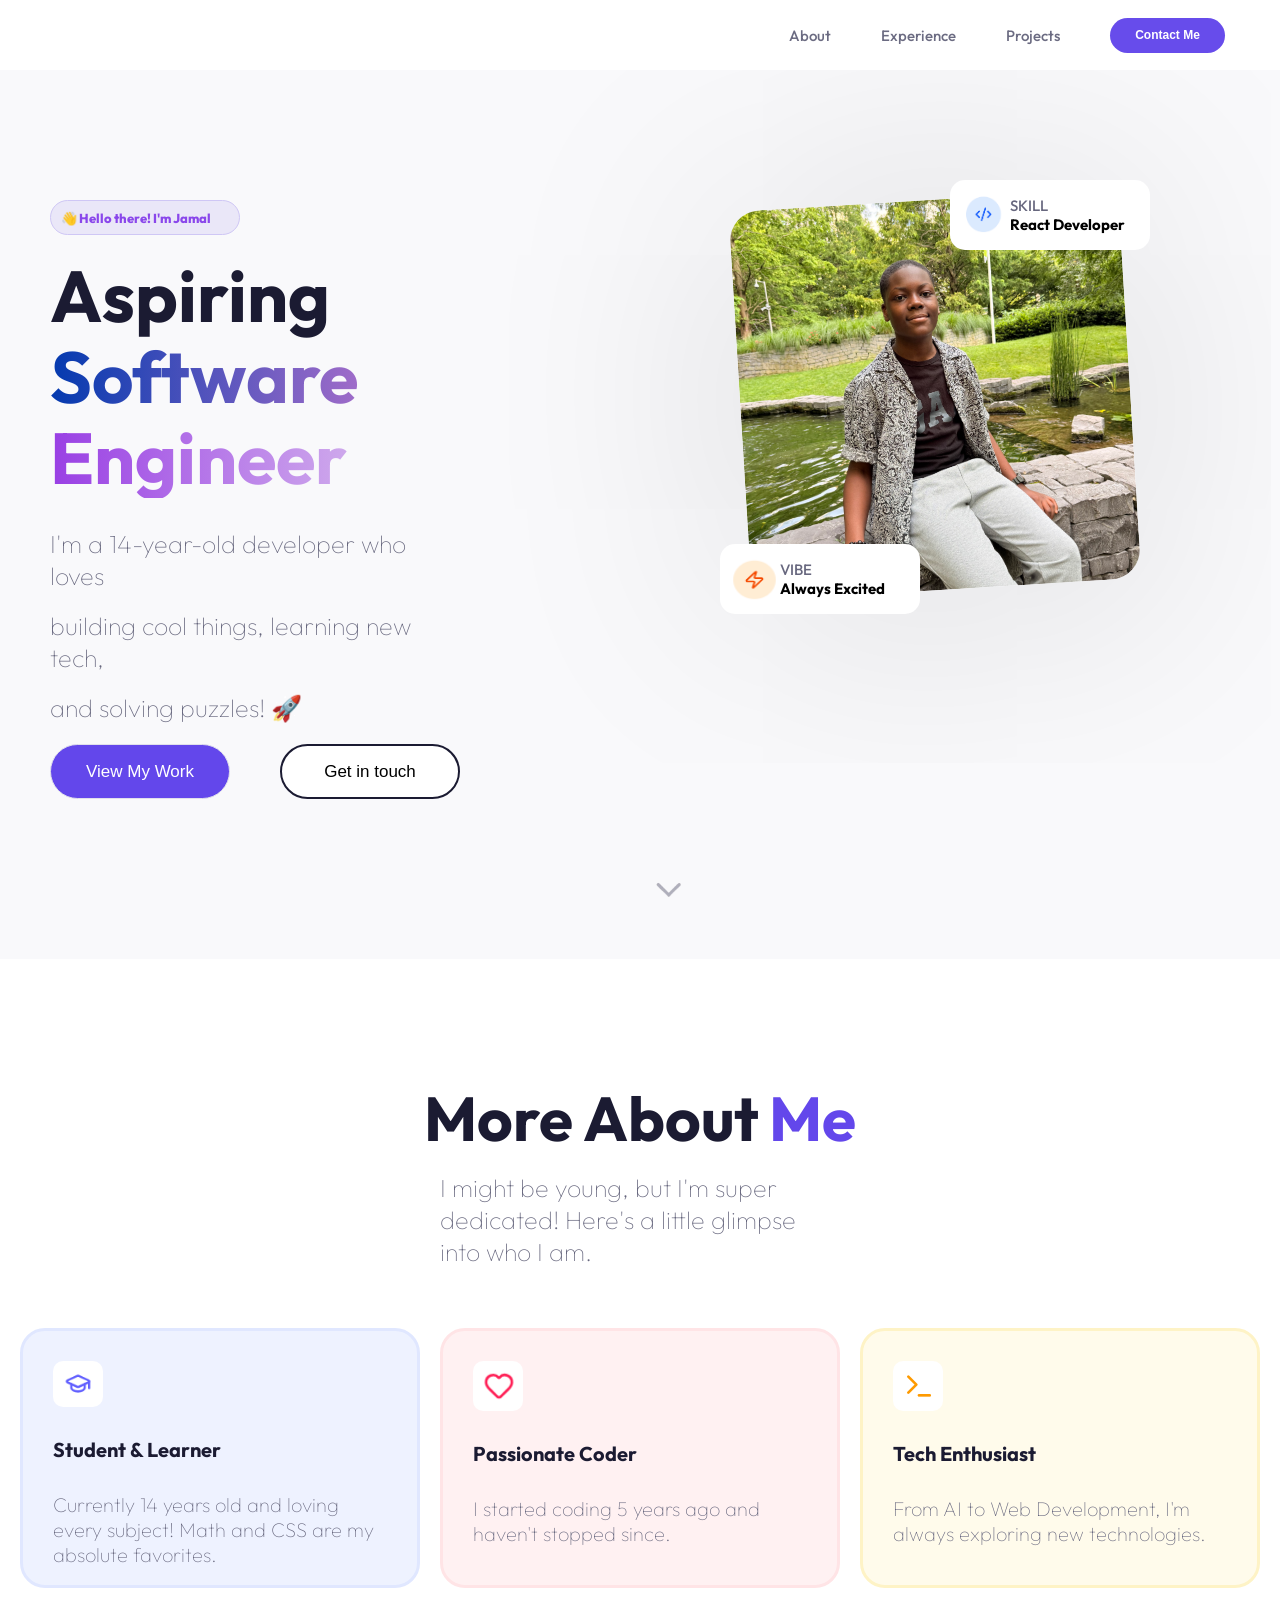
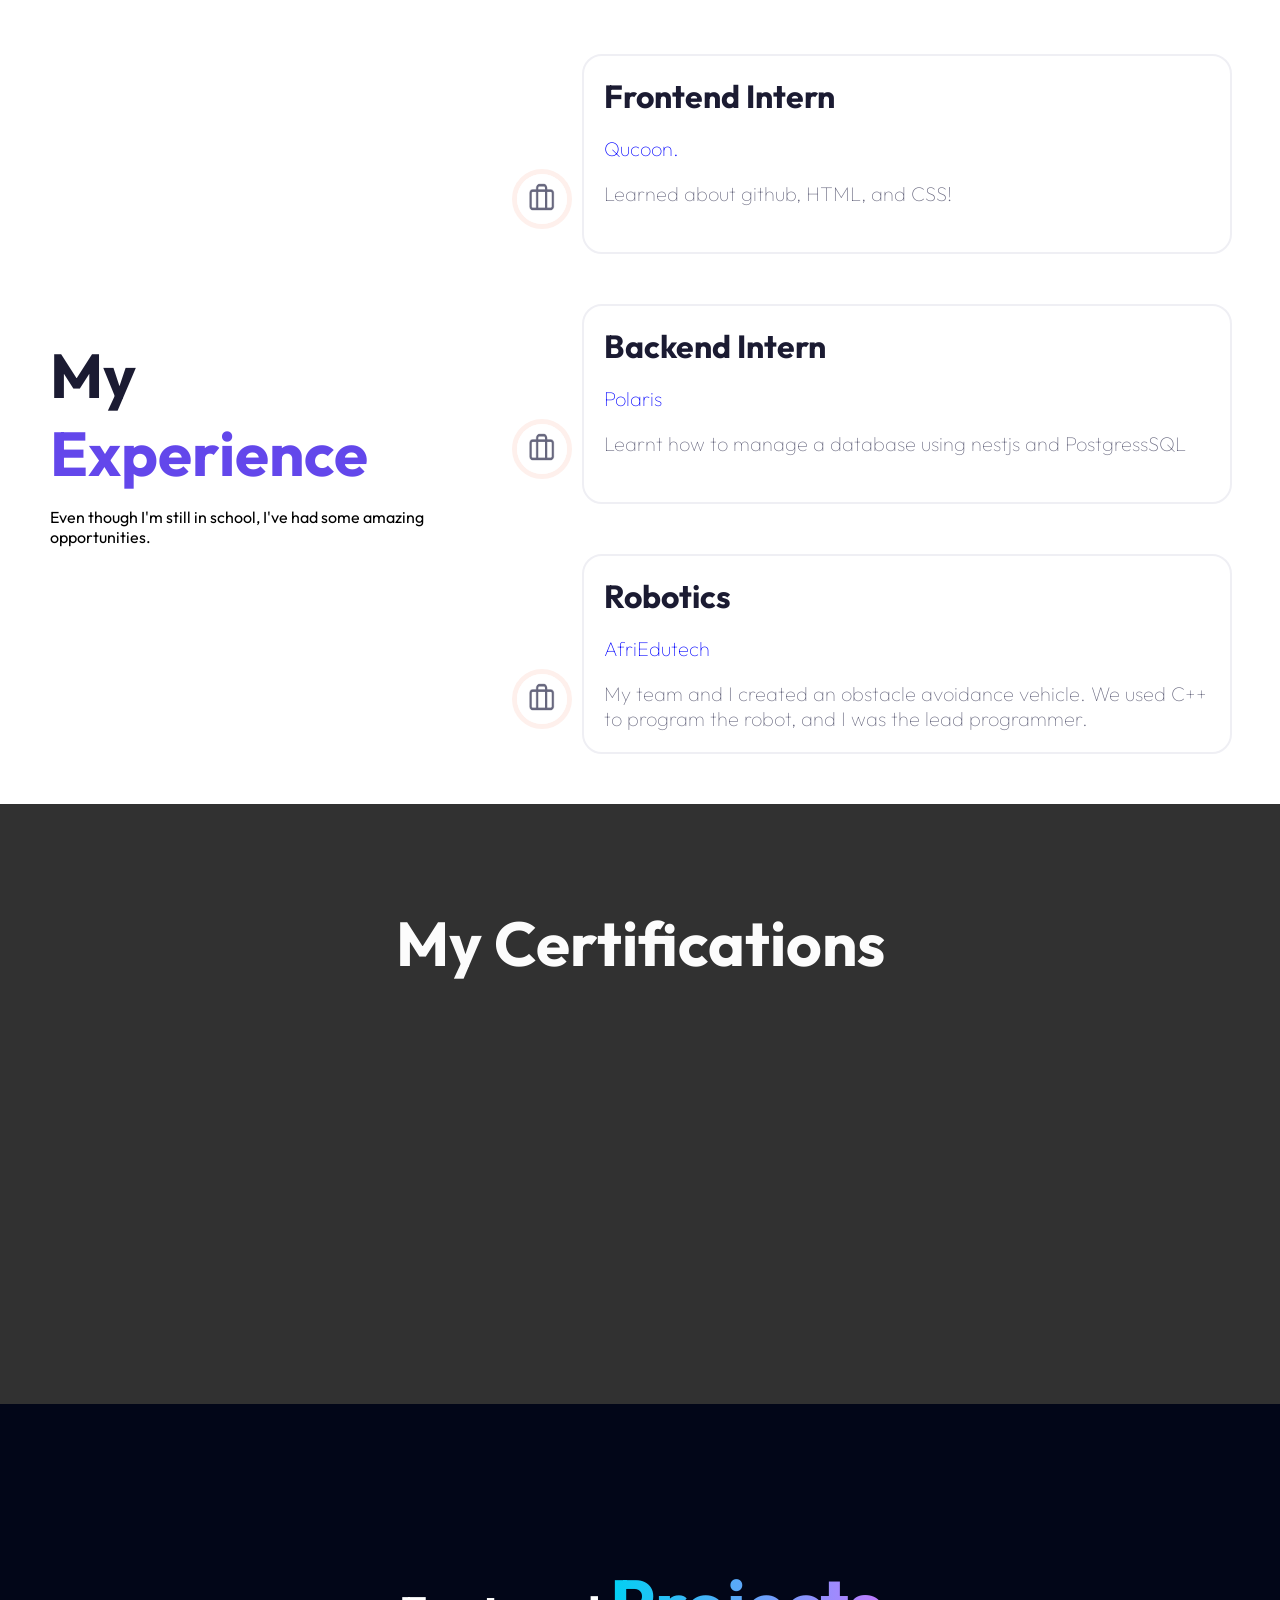
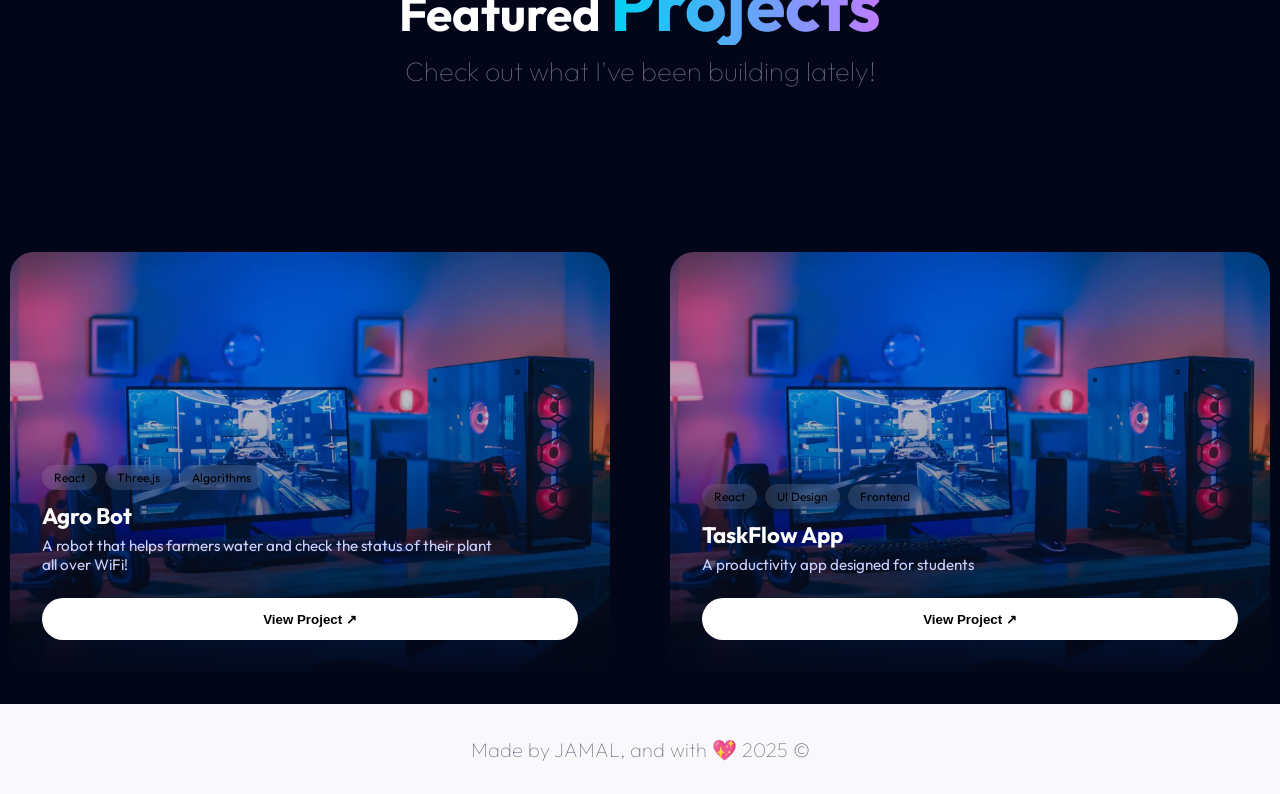
==== index.html @ 5824cfac "UPD" ====
<!DOCTYPE html>
<html lang="en">
  <head>
    <meta charset="UTF-8" />
    <meta name="viewport" content="width=device-width, initial-scale=1.0" />
    <title>Portfolio</title>
    <link rel="stylesheet" href="style.css" />
    <link rel="preconnect" href="https://fonts.googleapis.com" />
    <link rel="preconnect" href="https://fonts.gstatic.com" crossorigin />
    <link
      href="https://fonts.googleapis.com/css2?family=Outfit:wght@300;400;500;600;700;800&display=swap"
      rel="stylesheet"
    />
  </head>

  <body>
    <nav class="nav_bar">
      <a href="#about"><p class="skill-text">About</p></a>
      <a href="#experience"><p class="skill-text">Experience</p></a>
      <a href="#projects"><p class="skill-text">Projects</p></a>
      <a href="#contact">
        <button class="nav-button">Contact Me</button>
      </a>
    </nav>

    <main class="container">
      <section class="welcome" id="about">
        <div class="welcome_content">
          <div class="left">
            <div class="hello">
              <h4>👋 Hello there! I'm Jamal</h4>
            </div>

            <h1 class="title">
              Aspiring <span class="colored">Software</span>
              <span class="engine_color">Engineer</span>
            </h1>

            <div class="paragraph">
              <p class="content">I'm a 14-year-old developer who loves</p>
              <p class="content">building cool things, learning new tech,</p>
              <p class="content">and solving puzzles! 🚀</p>
            </div>

            <div class="button_div">
              <a href="#projects">
                <button class="button">View My Work</button>
              </a>
              <a href="#contact">
                <button class="button2">Get in touch</button>
              </a>
            </div>
          </div>

          <div class="right">
            <div class="right-image-container">
              <img class="me" src="jamal1.jpeg" />

              <div class="skill">
                <img src="f.png" />
                <div class="skill-content">
                  <p class="skill-text">SKILL</p>
                  <p class="dev">React Developer</p>
                </div>
              </div>

              <div class="vibe">
                <img src="g.png" />
                <div class="skill-content">
                  <p class="skill-text">VIBE</p>
                  <p class="dev">Always Excited</p>
                </div>
              </div>
            </div>
          </div>
        </div>
        <div class="arrow">
          <img src="h.png" class="h" />
        </div>
      </section>
    </main>

    <section class="more_about-me">
      <div class="about_header">
        <div class="row">
          <h1 class="More">More About</h1>
          <h1 class="More2">Me</h1>
        </div>
        <p class="content">
          I might be young, but I'm super dedicated! Here's a little glimpse
          into who I am.
        </p>
      </div>

      <div class="cards">
        <div class="card1">
          <img src="a.png" class="tiny" />
          <p class="card_hed">Student & Learner</p>
          <p class="p_content">
            Currently 14 years old and loving every subject! Math and CSS are my
            absolute favorites.
          </p>
        </div>

        <div class="card2">
          <img src="b.png" class="tiny" />
          <p class="card_hed">Passionate Coder</p>
          <p class="p_content">
            I started coding 5 years ago and haven't stopped since.
          </p>
        </div>

        <div class="card3">
          <img src="c.png" class="tiny" />
          <p class="card_hed">Tech Enthusiast</p>
          <p class="p_content">
            From AI to Web Development, I'm always exploring new technologies.
          </p>
        </div>
      </div>
    </section>

    <section class="my_experiences">
      <div class="left_exp" id="experience">
        <div class="exp_hed">
          <h1 class="More">My</h1>
          <h1 class="More2">Experience</h1>
        </div>
        <p class="p_content0">
          Even though I'm still in school, I've had some amazing opportunities.
        </p>
      </div>

      <div class="right_exp">
        <div class="right_cards">
          <div class="right_card">
            <img src="bag.png" class="bag" />
            <div class="right_card_content">
              <h1 class="right_hed">Frontend Intern</h1>
              <p class="p_content_color">Qucoon.</p>
              <p class="p_contents">Learned about github, HTML, and CSS!</p>
            </div>
          </div>
        </div>

        <div class="right_cards">
          <div class="right_card">
            <img src="bag.png" class="bag" />
            <div class="right_card_content">
              <h1 class="right_hed">Backend Intern</h1>
              <p class="p_content_color">Polaris</p>
              <p class="p_contents">
                Learnt how to manage a database using nestjs and PostgressSQL
              </p>
            </div>
          </div>
        </div>

        <div class="right_cards">
          <div class="right_card">
            <img src="bag.png" class="bag" />
            <div class="right_card_content">
              <h1 class="right_hed">Robotics</h1>
              <p class="p_content_color">AfriEdutech</p>
              <p class="p_contents">
                My team and I created an obstacle avoidance vehicle. We used C++
                to program the robot, and I was the lead programmer.
              </p>
            </div>
          </div>
        </div>
      </div>
    </section>
    <section>
      <div class="certification">
        <h1 class="Certification_Title">My Certifications</h1>
      </div>
    </section>
    <section class="featured_projects" id="projects">
      <div class="fhed">
        <h1 class="title2">Featured <span class="colored2">Projects</span></h1>
        <p class="p_content3">Check out what I've been building lately!</p>
      </div>

      <div class="last_row">
        <div class="no1">
          <div class="project_overlay">
            <div class="project_tags">
              <span>React</span>
              <span>Three.js</span>
              <span>Algorithms</span>
            </div>
            <h3>Agro Bot</h3>
            <p class="project_desc">
              A robot that helps farmers water and check the status of their
              plant all over WiFi!
            </p>
            <button class="project_btn">View Project ↗</button>
          </div>
        </div>

        <div class="no2">
          <div class="project_overlay">
            <div class="project_tags">
              <span>React</span>
              <span>UI Design</span>
              <span>Frontend</span>
            </div>
            <h3>TaskFlow App</h3>
            <p class="project_desc">A productivity app designed for students</p>
            <button class="project_btn">View Project ↗</button>
          </div>
        </div>
      </div>
    </section>

    <div class="footer" id="contact">
      <p class="p_content">Made by JAMAL, and with 💖 2025 ©️</p>
    </div>
  </body>
</html>
---- style.css ----
* {
  margin: 0;
  padding: 0;
  box-sizing: border-box;
}

body {
  overflow-x: hidden;
  font-family: Outfit, system-ui, -apple-system, BlinkMacSystemFont, "Segoe UI",
    Roboto, Oxygen, Ubuntu, Cantarell, "Open Sans", "Helvetica Neue", sans-serif;
  background-color: #f9f9fb; /* Fixed: was missing # */
}

/* Full Page Preloader */
#preloader {
  position: fixed;
  top: 0;
  left: 0;
  width: 100%;
  height: 100%;
  background-color: #f9f9fb;
  display: flex;
  flex-direction: column;
  justify-content: center;
  align-items: center;
  z-index: 9999;
  transition: opacity 0.8s ease, visibility 0.8s ease;
}

#preloader.fade-out {
  opacity: 0;
  visibility: hidden;
}

.preloader-spinner {
  width: 80px;
  height: 80px;
  border: 8px solid #e0e0e0;
  border-top: 8px solid #6347eb;
  border-radius: 50%;
  animation: spin 1.2s linear infinite;
}

.preloader-text {
  margin-top: 30px;
  font-size: 18px;
  color: #67677e;
  font-weight: 500;
  letter-spacing: 2px;
}

@keyframes spin {
  0% {
    transform: rotate(0deg);
  }
  100% {
    transform: rotate(360deg);
  }
}

/* End of Preloader Styles */

.title {
  line-height: 81px;
}
.fhed {
  display: flex;
  flex-direction: column;
  align-items: center;
  /* border: 1px solid lime; */
  margin-top: 120px;
}
.title2 {
  line-height: 81px;
  color: white;
  margin-top: 40px;
}

.p_content3 {
  color: #67677e;
  font-size: 27px;
  font-weight: 100;
}

.last_row {
  display: flex;
  gap: 60px;
}

.no1 {
  width: 600px;
  height: 400px;
  background-color: #e0e0e0; /* Skeleton base color */
  background-image: url("comp.png");
  border-radius: 20px;
  background-size: cover;
  background-position: center;
  position: relative;
  overflow: hidden;
}

.no1::before {
  content: "";
  position: absolute;
  inset: 0;
  background: linear-gradient(
    90deg,
    transparent,
    rgba(255, 255, 255, 0.4),
    transparent
  );
  transform: translateX(-100%);
  animation: shimmer 1.8s infinite;
}

.no2 {
  width: 600px;
  height: 400px;
  background-color: #e0e0e0; /* Skeleton base color */
  background-image: url("comp.png");
  border-radius: 20px;
  background-size: cover;
  background-position: center;
  position: relative;
  overflow: hidden;
}

.no2::before {
  content: "";
  position: absolute;
  inset: 0;
  background: linear-gradient(
    90deg,
    transparent,
    rgba(255, 255, 255, 0.4),
    transparent
  );
  transform: translateX(-100%);
  animation: shimmer 1.8s infinite;
}

.me {
  width: 390px;
  height: 390px;
  object-fit: cover;
  /* border: 3px solid white; */
  box-shadow: 0 8px 320px rgba(0, 0, 0, 0.15);
  border-radius: 30px;
  transform: rotate(-3.5deg);
  transition: transform 0.6s ease;
  position: relative;
  background-color: #e0e0e0; /* Skeleton while loading */
  overflow: hidden;
}

.me::before {
  content: "";
  position: absolute;
  inset: 0;
  background: linear-gradient(
    90deg,
    transparent,
    rgba(255, 255, 255, 0.4),
    transparent
  );
  transform: translateX(-100%);
  animation: shimmer 1.8s infinite;
}

/* Shimmer animation for loading effect */
@keyframes shimmer {
  0% {
    transform: translateX(-100%);
  }
  100% {
    transform: translateX(100%);
  }
}

/* Remove shimmer once image is loaded */
.me[src],
.no1[style*="url"],
.no2[style*="url"] {
  background-color: transparent !important;
}

.me[src]::before,
.no1[style*="url"]::before,
.no2[style*="url"]::before {
  animation: none;
  display: none;
}

.nav-button {
  width: 115px;
  background-color: #6347eb;
  height: 35px;
  border-radius: 30px;
  border: none;
  color: white;
  font-weight: 800;
  font-size: 12px;
}
/* ... (rest of your original CSS unchanged) ... */

/* All your remaining original styles below stay exactly the same */
h4 {
  color: #8a47eb;
  font-size: 13px;
  font-weight: 780;
}
.nav_bar {
  display: flex;
  justify-content: end;
  align-items: center;
  gap: 50px;
  padding-right: 55px;
  width: 100%;
  height: 70px;
  /* border: 3px solid rgb(121, 60, 0); */
  position: fixed;
  background-color: white;
  z-index: 1;
  opacity: 0.97;
  backdrop-filter: blur(16px);
}

.engine_color {
  background-image: linear-gradient(to right, #993fe4, #cea8ec);
  background-clip: text;
  -webkit-background-clip: text;
  color: transparent;
  -webkit-text-fill-color: transparent;
  display: inline-block;
  font-size: 72px;
  font-weight: bold;
}

.engine_color2 {
  background-image: linear-gradient(to right, #993fe4, #cea8ec);
  background-clip: text;
  -webkit-background-clip: text;
  color: transparent;
  -webkit-text-fill-color: transparent;
  display: inline-block;
  font-size: 72px;
  font-weight: bold;
}

.arrow {
  /* border: 10px solid rgb(75, 0, 56); */
  margin-top: 60px;
  height: 100px;
  width: 100px;
  margin-left: 590px;
}

.cards {
  /* border: 3px solid lime; */
  display: flex;
  gap: 20px;
}

.card1 {
  padding: 30px;
  gap: 30px;
  width: 400px;
  height: 260px;
  background-color: #eef2ff;
  border-radius: 25px;
  border: 3px solid #e0e7ff;
  display: flex;
  flex-direction: column;
  transition: 0.3s;
}

.card2 {
  gap: 30px;
  padding: 30px;
  width: 400px;
  height: 260px;
  background-color: #fff1f2;
  border-radius: 25px;
  border: 3px solid #ffe4e6;
  display: flex;
  flex-direction: column;
  transition: 0.3s;
}

.card3 {
  gap: 30px;
  padding: 30px;
  width: 400px;
  height: 260px;
  background-color: #fffbeb;
  border: 3px solid #fef3c6;
  border-radius: 25px;
  display: flex;
  flex-direction: column;
  transition: 0.3s;
}

.card1:hover {
  padding: 30px;
  gap: 30px;
  width: 400px;
  height: 260px;
  background-color: #eef2ff;
  border-radius: 25px;
  border: 3px solid #4bdbff;
  display: flex;
  flex-direction: column;
  transform: translateY(-10px);
}

.card2:hover {
  gap: 30px;
  padding: 30px;
  width: 400px;
  height: 260px;
  background-color: #fff1f2;
  border-radius: 25px;
  border: 3px solid #fd44eb;
  display: flex;
  flex-direction: column;
  transform: translateY(-10px);
}

.card3:hover {
  gap: 30px;
  padding: 30px;
  width: 400px;
  height: 260px;
  background-color: #fffbeb;
  border: 3px solid #ffff00;

  border-radius: 25px;
  display: flex;
  flex-direction: column;
  transform: translateY(-10px);
  transition: 0.3s;
}

.left_exp {
  width: 40%;
  height: auto;
  background-color: rgb(255, 255, 255);
  padding-top: 75px;
  padding-left: 50px;
  display: flex;
  flex-direction: column;
  justify-content: center;
  gap: 15px;
  /* border: 10px solid green; */
}

.right_exp {
  width: 60%;
  height: auto;
  background-color: rgb(255, 255, 255);
}

.my_experiences {
  display: flex;
  height: 900px;
}
.footer {
  width: 100%;
  height: 90px;
}
.featured_projects {
  height: 900px;
  width: 100%;
  background-color: #020618;
  gap: 100px;
  display: flex;
  flex-direction: column;
  align-items: center;
}

.tiny {
  object-fit: cover;
  width: 50px;
  height: 50px;
  border-radius: 10px;
}

.about_header {
  display: flex;
  flex-direction: column;
  gap: 5px;
  align-items: center;
  /* border: 3px solid lime; */
}

@keyframes bounce {
  0% {
    transform: translateY(0px);
  }
  50% {
    transform: translateY(-10px);
  }
  100% {
    transform: translateY(0px);
  }
}

.h {
  width: 60px;
  height: 60px;
  object-fit: contain;
  animation: bounce 1s infinite;
}

.more_about-me {
  width: 100%;
  height: 645px;
  padding-top: 120px;
  /* border: 1px solid red; */
  background-color: #ffffff;
  display: flex;
  flex-direction: column;
  align-items: center;
  gap: 60px;
}

.right_card {
  display: flex;
  gap: 10px;
  flex-direction: row;
  /* border: 10px solid red; */
  align-items: center;
  background-color: #ffffff;
  height: auto;
  margin-top: 40px;
}

.right_card_content {
  background-color: #ffffff;
  padding: 20px;
  display: flex;
  gap: 20px;
  border: 2px solid #efeff4;
  flex-direction: column;
  border-radius: 20px;
  /* height: 10%; */
  margin-top: 10px;
  width: 650px;
  height: 200px;
}

.bag {
  margin-top: 100px;
  width: 60px;
  height: 60px;
  border-radius: 50%;
  border: 5px solid #fef0ec;
}

.right_hed {
  font-size: 200%;
}

.container {
  display: flex;
  /* border: 10px solid rgb(7, 52, 197); */
  padding-top: 200px;
  padding-left: 50px;
  padding-right: 50px;
  flex-direction: column;
  background-color: #f9f9fb;
  height: auto;
  align-items: center;
}

.my_experiences {
  height: 800px;
  width: 100%;
  background-color: #f9f9fb;
}

.welcome {
  /* border: 3px solid rgb(146, 49, 146); */
  /* gap: 20px; */
  display: flex;
  flex-direction: column;
}

.row {
  display: flex;
  flex-direction: row;
  gap: 10px;
}

img {
  height: 50px;
  width: 50px;
}

.colored {
  background-image: linear-gradient(to right, #043aaf, #9f6cc9);
  background-clip: text;
  -webkit-background-clip: text;
  color: transparent;
  -webkit-text-fill-color: transparent;
  display: inline-block;
  font-size: 72px;
  font-weight: bold;
}

.colored2 {
  background-image: linear-gradient(to right, #00d1f3, #bf7cff);
  background-clip: text;
  -webkit-background-clip: text;
  color: transparent;
  -webkit-text-fill-color: transparent;
  display: inline-block;
  font-size: 72px;
  font-weight: bold;
}

h1 {
  color: #1b1b32;
  font-size: 72px;
  font-weight: bold;
}
.paragraph {
  display: flex;
  gap: 8px;
  flex-direction: column;
}
.hello {
  height: 35px;
  width: 190px;
  background-color: #eae7f8;
  border: 1px solid #cfc7f5;
  border-radius: 20px;
  display: flex;
  align-items: center;
  padding: 10px;
}

.dev {
  color: #000000;
  font-size: 15px;
  font-weight: 700;
}

.content {
  margin-top: 10px;
  color: #67677e;
  font-size: 25px;
  width: 400px;
  font-weight: 100;
}

.card_hed {
  font-weight: 700;
  font-size: 20px;
  color: #1b1b32;
}
.footer {
  display: flex;
  justify-content: center;
  align-items: center;
}
.p_content {
  color: #67677e;
  font-size: 20px;
  font-weight: 100;
}

.p_content_color {
  color: blue;
  font-size: 20px;
  font-weight: 100;
}

.skill-content {
  display: flex;
  flex-direction: column;
}

.skill-text {
  color: #67677e;
  font-size: 15px;
  font-weight: 500;
}

.welcome_content {
  /* border: 3px solid red; */
  display: flex;
  justify-content: space-between;
}

.More {
  color: #1b1b32;
  font-size: 62px;
  font-weight: bold;
}

.More2 {
  color: #6347eb;
  font-size: 62px;
  font-weight: bold;
}

.left {
  display: flex;
  flex-direction: column;
  gap: 20px;
  /* border: 3px solid orange; */
  flex: 1;
}

.button_div {
  /* border: 3px solid powderblue; */
  display: flex;
  gap: 50px;
}

.right {
  /* border: 3px solid rgb(20, 220, 47); */
  /* width: 100%; */
  /* max-width: 350px; */
  height: 350px;
  flex: 1;
  display: flex;
  flex-direction: column;
  align-items: center;
}

h3 {
  color: #ffffff;
  font-size: 18px;
}

.me:hover {
  width: 390px;
  height: 390px;
  object-fit: cover;
  /* border: 3px solid white; */
  box-shadow: 0 8px 320px rgba(0, 0, 0, 0.15);
  border-radius: 30px;
  transform: rotate(-0deg);
  position: relative;
}
/* .right { */
.right-image-container {
  position: relative;
  left: 0;
  top: 0;
  /* border: 2px solid red; */
}

.skill {
  width: 200px;
  height: 70px;
  /* border: 2px solid purple; */
  position: absolute;
  top: -20px;
  right: -20px;
  background-color: rgb(255, 255, 255);
  border-radius: 15px;
  animation: float 2s ease-in-out infinite;
  display: flex;
  align-items: center;
  padding: 10px;
}

.vibe {
  width: 200px;
  height: 70px;
  /* border: 2px solid purple; */
  position: absolute;
  bottom: -20px;
  left: -20px;
  background-color: rgb(255, 255, 255);
  border-radius: 15px;
  animation: float 2s ease-in-out infinite;
  display: flex;
  align-items: center;
  padding: 10px;
}

@keyframes float {
  0% {
    transform: translateY(0);
  }
  50% {
    transform: translateY(-10px);
  }
  100% {
    transform: translateY(0);
  }
}

@keyframes spin {
  100% {
    transform: rotate(360deg);
  }
}

.g {
  color: #1b1b32;
  font-size: 18px;
}

.button {
  height: 55px;
  width: 180px;
  border-radius: 40px;
  border: 1px solid #e0e0eb;
  background-color: #6347eb;
  box-shadow: #d3cdf7;
  color: white;
  font-size: 17px;
}

.button2 {
  font-size: 17px;
  height: 55px;
  width: 180px;
  border-radius: 40px;
  border: 2px solid #1b1b32;
  background-color: #ffffff;
  box-shadow: #d3cdf7;
}

.fhed {
  text-align: center;
  margin-bottom: 4rem;
}

.title2 {
  font-size: 3rem;
  font-weight: 700;
}

.title2 .colored2 {
  color: #4cc9f0;
}

.p_content {
  color: #67677e;
  font-size: 20px;
  font-weight: 100;
}

.p_contents {
  color: #67677e;
  font-size: 20px;
  font-weight: 100;
}

.no1,
.no2 {
  position: relative;
  height: 420px;
  border-radius: 24px;
  overflow: hidden;
  background-size: cover;
  background-position: center;
}

.project_overlay {
  position: absolute;
  inset: 0;
  padding: 2rem;
  display: flex;
  flex-direction: column;
  justify-content: flex-end;
  background: linear-gradient(
    to top,
    rgba(3, 6, 23, 0.95),
    rgba(3, 6, 23, 0.35),
    transparent
  );
}

.project_tags {
  display: flex;
  gap: 0.5rem;
  margin-bottom: 0.75rem;
  flex-wrap: wrap;
}

.project_tags span {
  padding: 0.3rem 0.75rem;
  font-size: 0.75rem;
  border-radius: 999px;
  background: rgba(255, 255, 255, 0.12);
  backdrop-filter: blur(6px);
}

.project_overlay h3 {
  font-size: 1.4rem;
  margin-bottom: 0.4rem;
}

.project_desc {
  font-size: 0.95rem;
  color: #cbd1ff;
  max-width: 85%;
}

.project_btn {
  margin-top: 1.5rem;
  width: 100%;
  height: 42px;
  border-radius: 999px;
  border: none;
  background: #fff;
  color: #000000;
  font-weight: 600;
  cursor: pointer;
  transition: transform 0.2s ease, box-shadow 0.2s ease;
}

.project_btn:hover {
  transform: translateY(-2px);
  box-shadow: 0 8px 20px rgba(255, 255, 255, 0.25);
}

.no1 {
  background-image: url("comp.png");
}

.no2 {
  background-image: url("comp.png");
}
.certification {
  background-color: #313131;
  width: 100%;
  height: 600px;
  display: flex;
  flex-direction: column;
  align-items: center;
  padding: 100px;
}

.Certification_Title {
  color: #fcfcfc;
  font-size: 62px;
  font-weight: bold;
}

@media (min-width: 50px) and (max-width: 850px) {
  .arrow {
    /* border: 10px solid rgb(75, 0, 56); */
    margin-top: 30px;
    height: 100px;
    width: 100px;
    margin-left: 320px;
  }
  .no1 {
    width: 400px;
    height: 500px;
    background-image: url("comp.png");
  }

  .no2 {
    width: 400px;
    height: 500px;
    background-image: url("comp.png");
  }
  .nav_bar {
    display: flex;
    gap: 20px;
    justify-content: center;
  }
  .container {
    display: flex;
    flex-direction: column;
    justify-content: center;
  }
  .welcome {
    display: flex;
    flex-direction: column;
    justify-content: center;
  }
  .welcome_content {
    display: flex;
    flex-direction: column;
    justify-content: center;
  }

  .title {
    /* font-size: 20px; */
    display: flex;
    flex-direction: column;
    align-items: center;
  }
  .hello_box {
    display: flex;
    justify-content: center;
  }
  .left {
    display: flex;
    align-items: center;
    gap: 30px;
  }

  .right {
    padding: 150px;
  }

  .p_content0 {
    color: #ffff;
  }

  .more_about-me {
    width: 100%;
    height: auto;
    padding-top: 120px;
    /* border: 1px solid red; */
    background-color: #ffffff;
    display: flex;
    flex-direction: column;
    align-items: center;
    gap: 60px;
  }

  .cards {
    /* border: 3px solid lime; */
    display: flex;
    flex-direction: column;
    gap: 20px;
  }
  .my_experiences {
    display: flex;
    flex-direction: column;
    height: auto;
    width: auto;
    padding-bottom: 100px;
    background-color: #ffffff;
  }
  .featured_projects {
    display: flex;
    flex-direction: column;
    height: auto;
  }
  .right_card_content {
    background-color: #ffffff;
    display: flex;
    /* gap: 10px; */
    border: 2px solid #efeff4;
    flex-direction: column;
    border-radius: 20px;
    /* height: 10%; */
    width: auto;
    height: 240px;
  }
  .right_card {
    display: flex;
    gap: 10px;
    flex-direction: row;
    /* border: 10px solid red; */
    align-items: center;
    background-color: #ffffff;
    height: auto;
    margin-top: 40px;
    width: 450px;
  }

  .last_row {
    display: flex;
    flex-direction: column;
    gap: 60px;
  }
}

a {
  text-decoration: none;
  font-weight: 800;
}

html {
  scroll-behavior: smooth;
}

section,
.footer {
  scroll-margin-top: 90px;
}
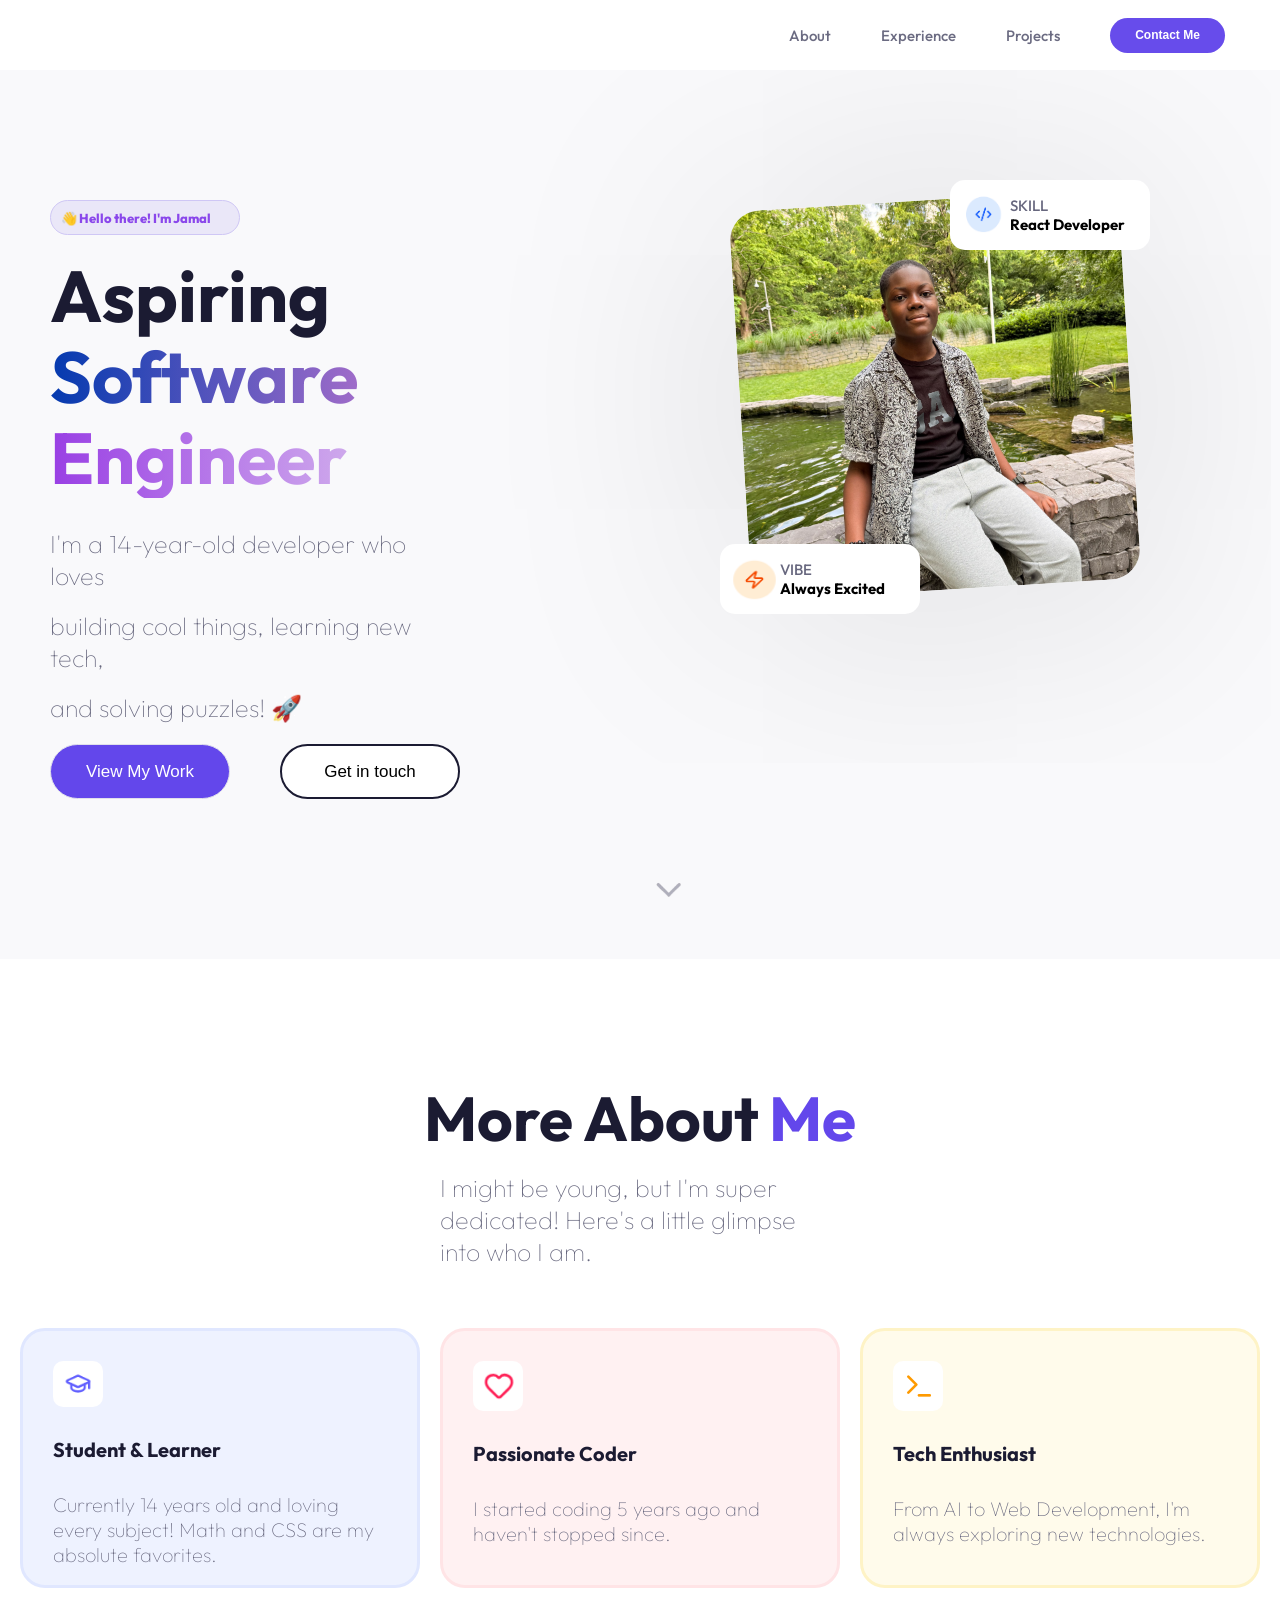
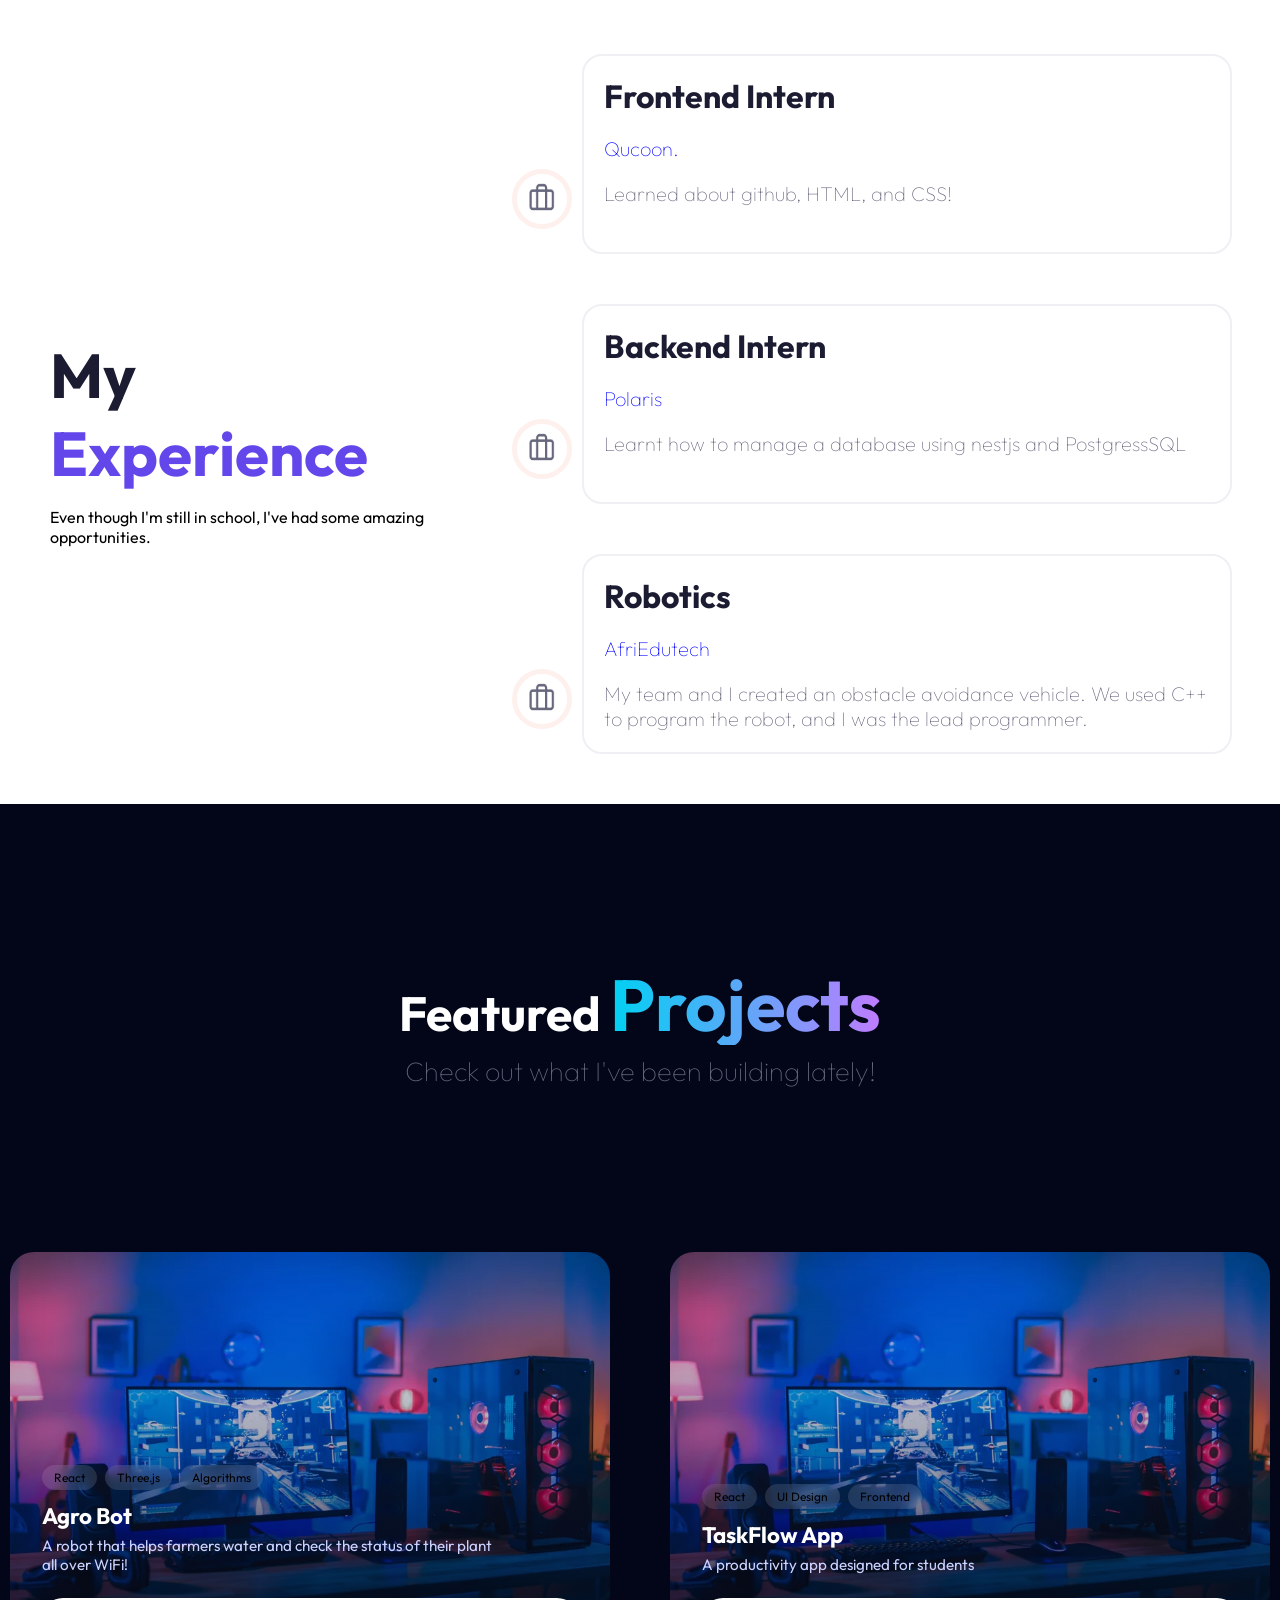
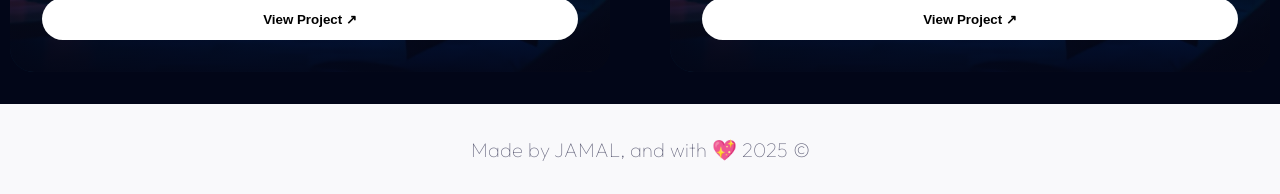
==== commit 27211815: "UPD" ====
--- a/index.html
+++ b/index.html
@@ -171,11 +171,11 @@
         </div>
       </div>
     </section>
-    <section>
+    <!-- <section>
       <div class="certification">
         <h1 class="Certification_Title">My Certifications</h1>
       </div>
-    </section>
+    </section> -->
     <section class="featured_projects" id="projects">
       <div class="fhed">
         <h1 class="title2">Featured <span class="colored2">Projects</span></h1>
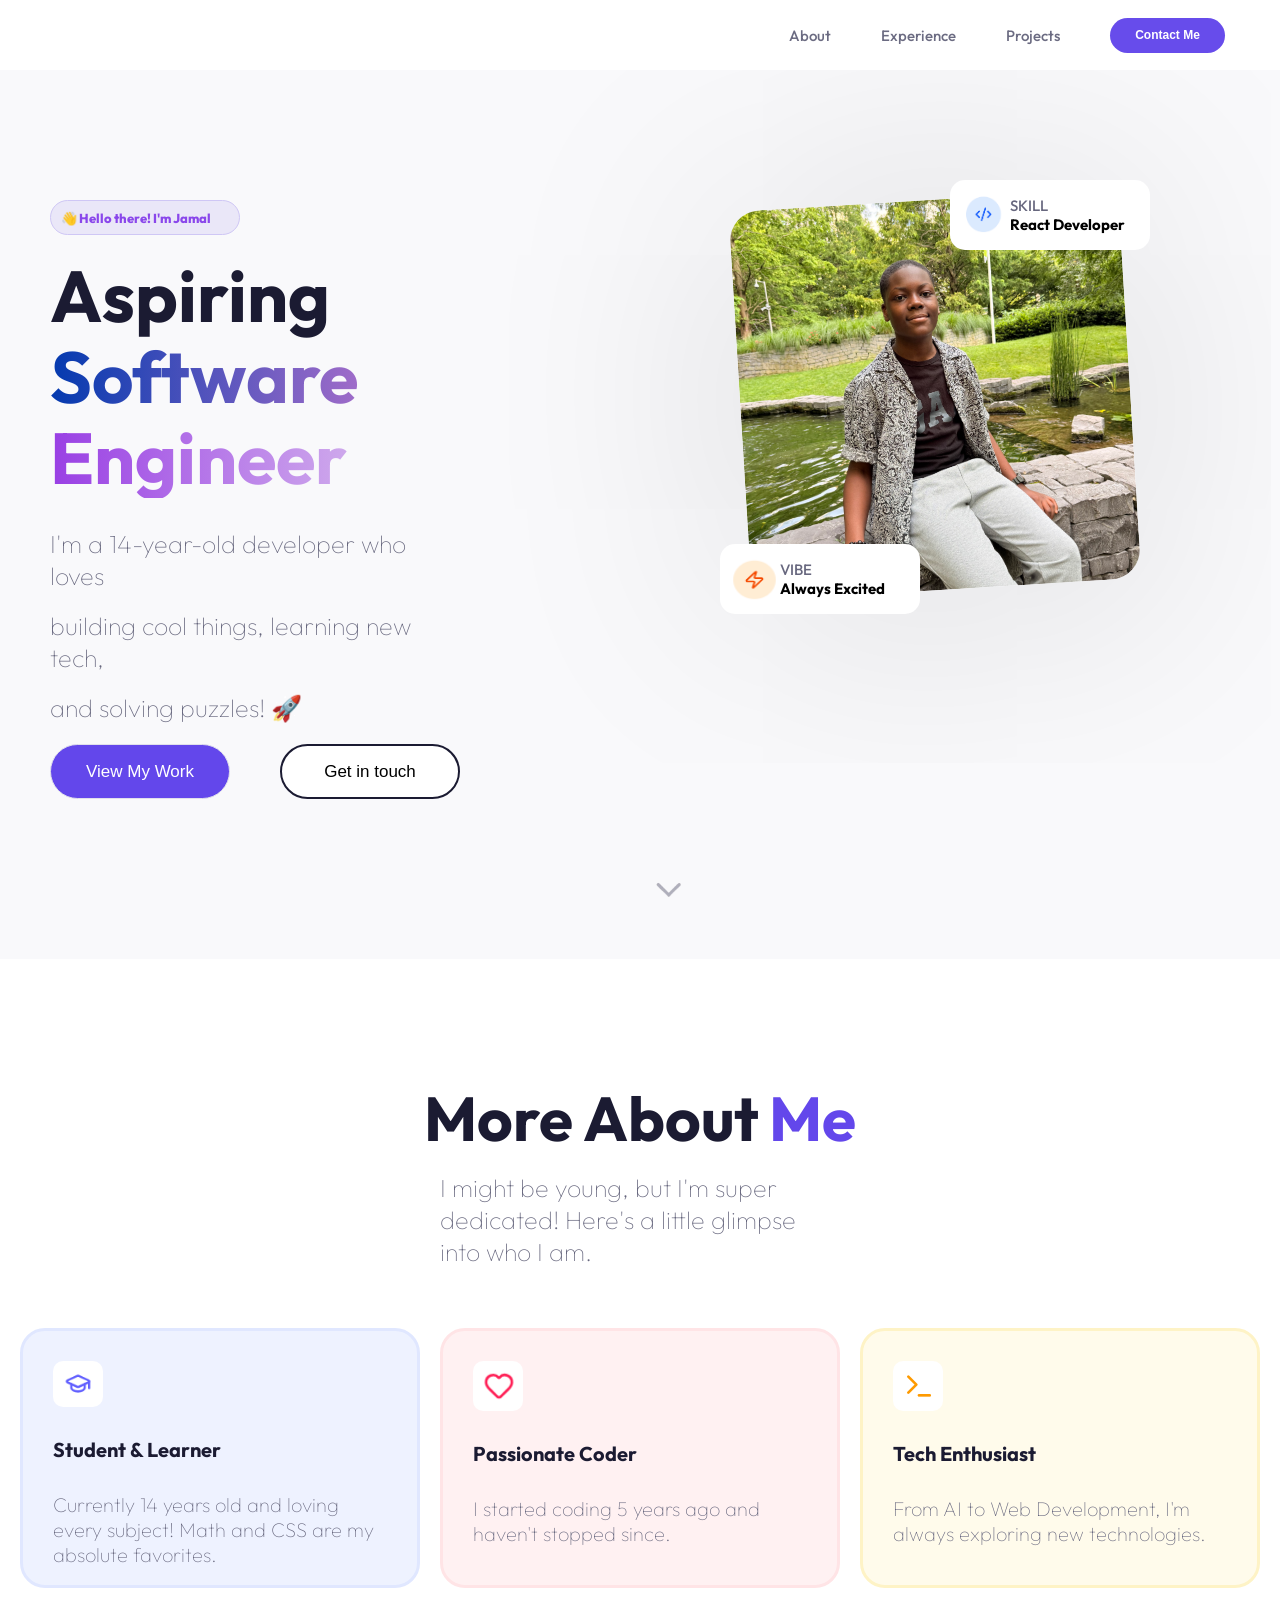
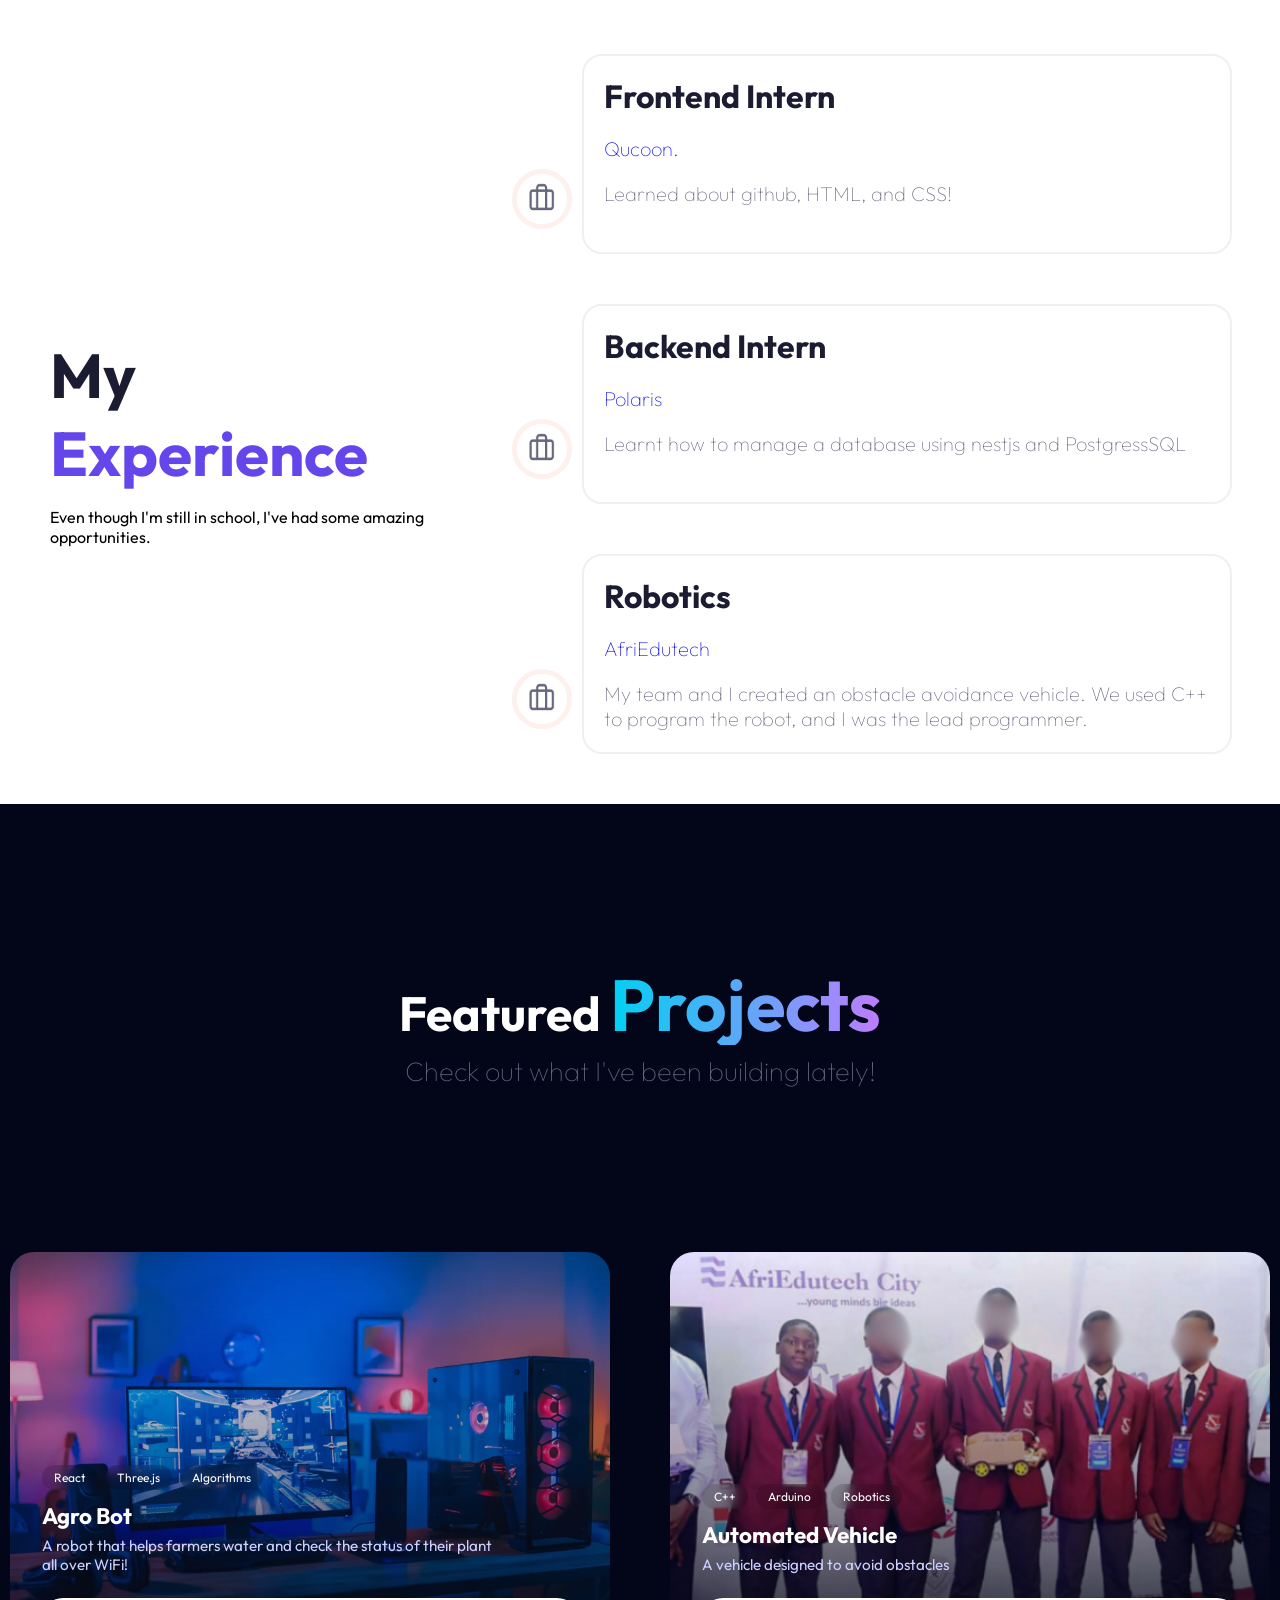
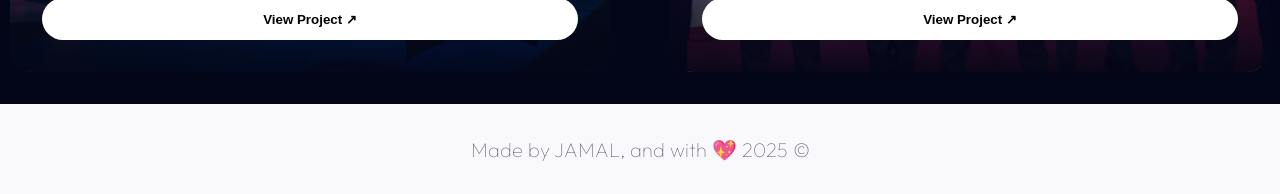
==== commit c7736b6b: "UPD" ====
--- a/index.html
+++ b/index.html
@@ -11,6 +11,7 @@
       href="https://fonts.googleapis.com/css2?family=Outfit:wght@300;400;500;600;700;800&display=swap"
       rel="stylesheet"
     />
+    <link rel="icon" href="favicon.png" type="image/x-icon" />
   </head>
 
   <body>
@@ -202,12 +203,12 @@
         <div class="no2">
           <div class="project_overlay">
             <div class="project_tags">
-              <span>React</span>
-              <span>UI Design</span>
-              <span>Frontend</span>
-            </div>
-            <h3>TaskFlow App</h3>
-            <p class="project_desc">A productivity app designed for students</p>
+              <span>C++</span>
+              <span>Arduino</span>
+              <span>Robotics</span>
+            </div>
+            <h3>Automated Vehicle</h3>
+            <p class="project_desc">A vehicle designed to avoid obstacles</p>
             <button class="project_btn">View Project ↗</button>
           </div>
         </div>
--- a/style.css
+++ b/style.css
@@ -91,7 +91,7 @@
   width: 600px;
   height: 400px;
   background-color: #e0e0e0; /* Skeleton base color */
-  background-image: url("comp.png");
+  background-image: url("hi.png");
   border-radius: 20px;
   background-size: cover;
   background-position: center;
@@ -117,7 +117,7 @@
   width: 600px;
   height: 400px;
   background-color: #e0e0e0; /* Skeleton base color */
-  background-image: url("comp.png");
+  background-image: url("hi.png");
   border-radius: 20px;
   background-size: cover;
   background-position: center;
@@ -789,10 +789,12 @@
   padding: 0.3rem 0.75rem;
   font-size: 0.75rem;
   border-radius: 999px;
-  background: rgba(255, 255, 255, 0.12);
+  background: rgba(2, 2, 2, 0.12);
   backdrop-filter: blur(6px);
 }
-
+span {
+  color: #fff;
+}
 .project_overlay h3 {
   font-size: 1.4rem;
   margin-bottom: 0.4rem;
@@ -827,7 +829,7 @@
 }
 
 .no2 {
-  background-image: url("comp.png");
+  background-image: url("hi.png");
 }
 .certification {
   background-color: #313131;
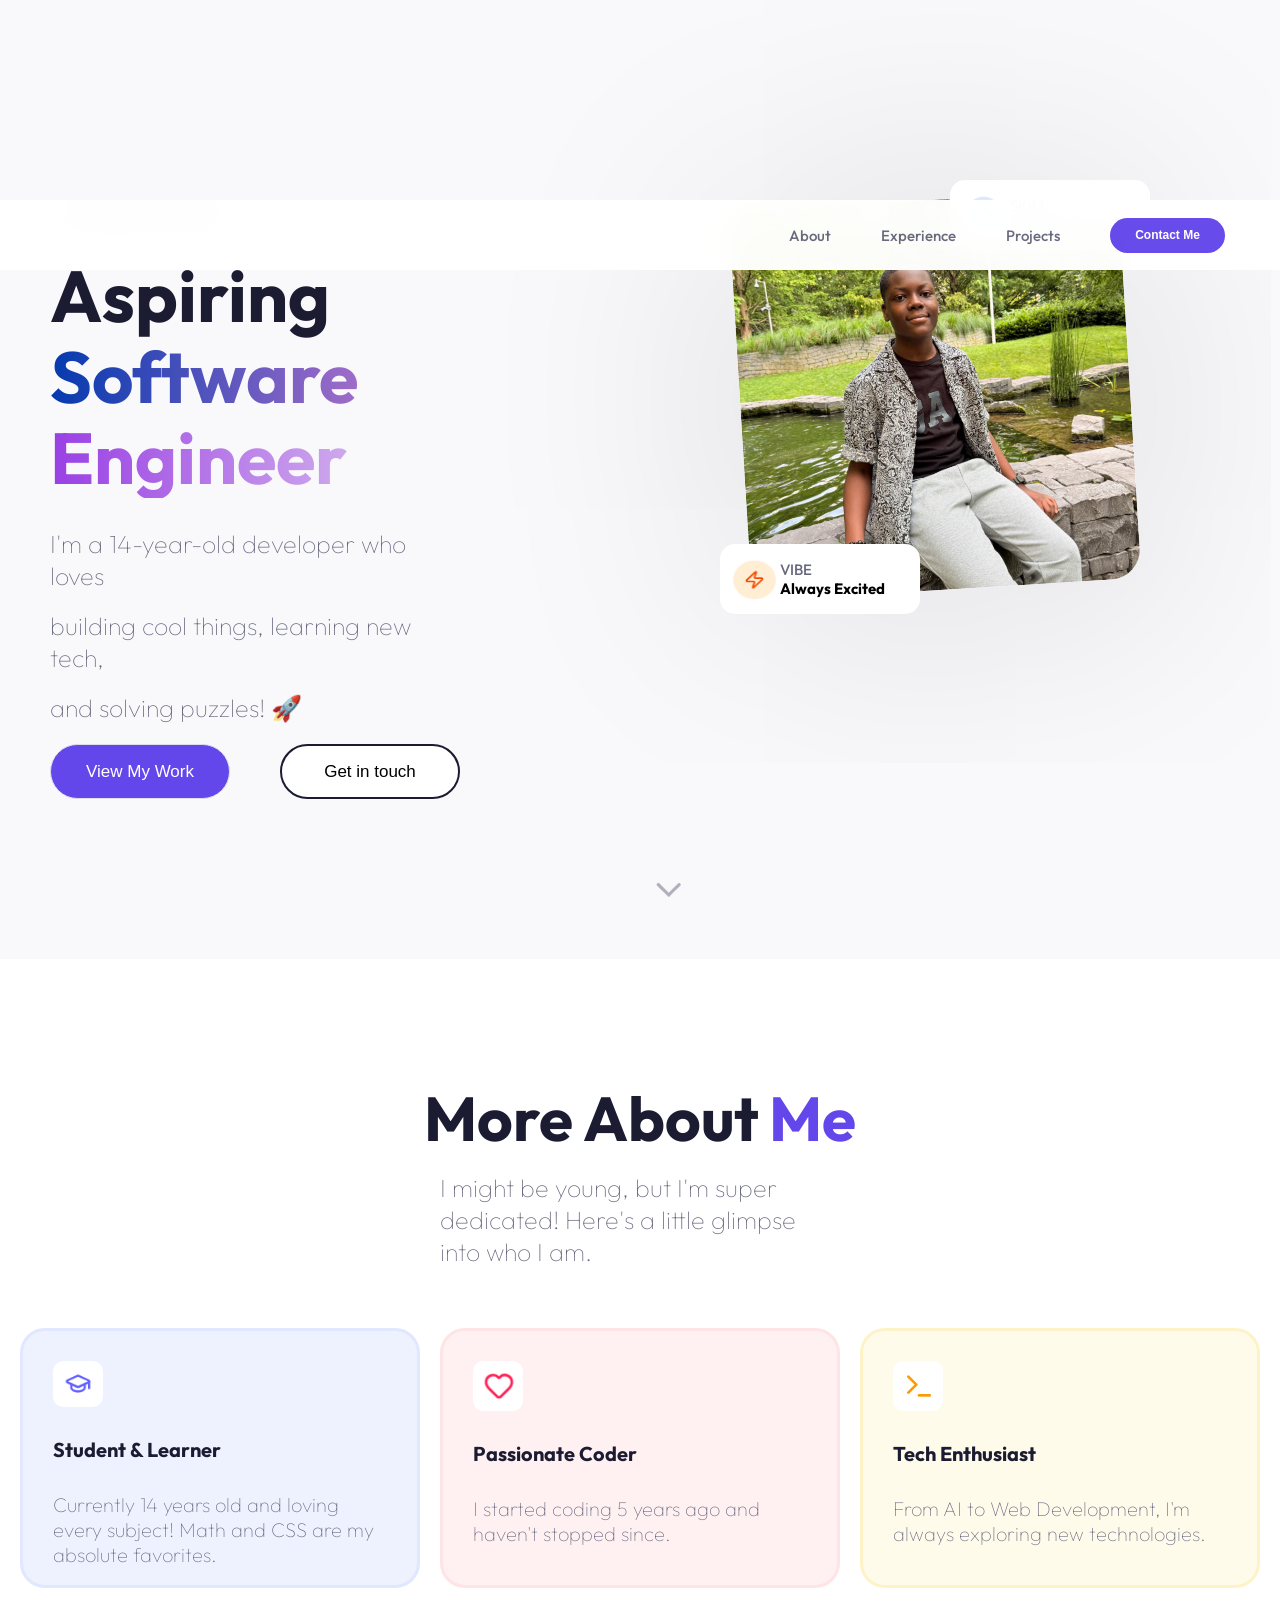
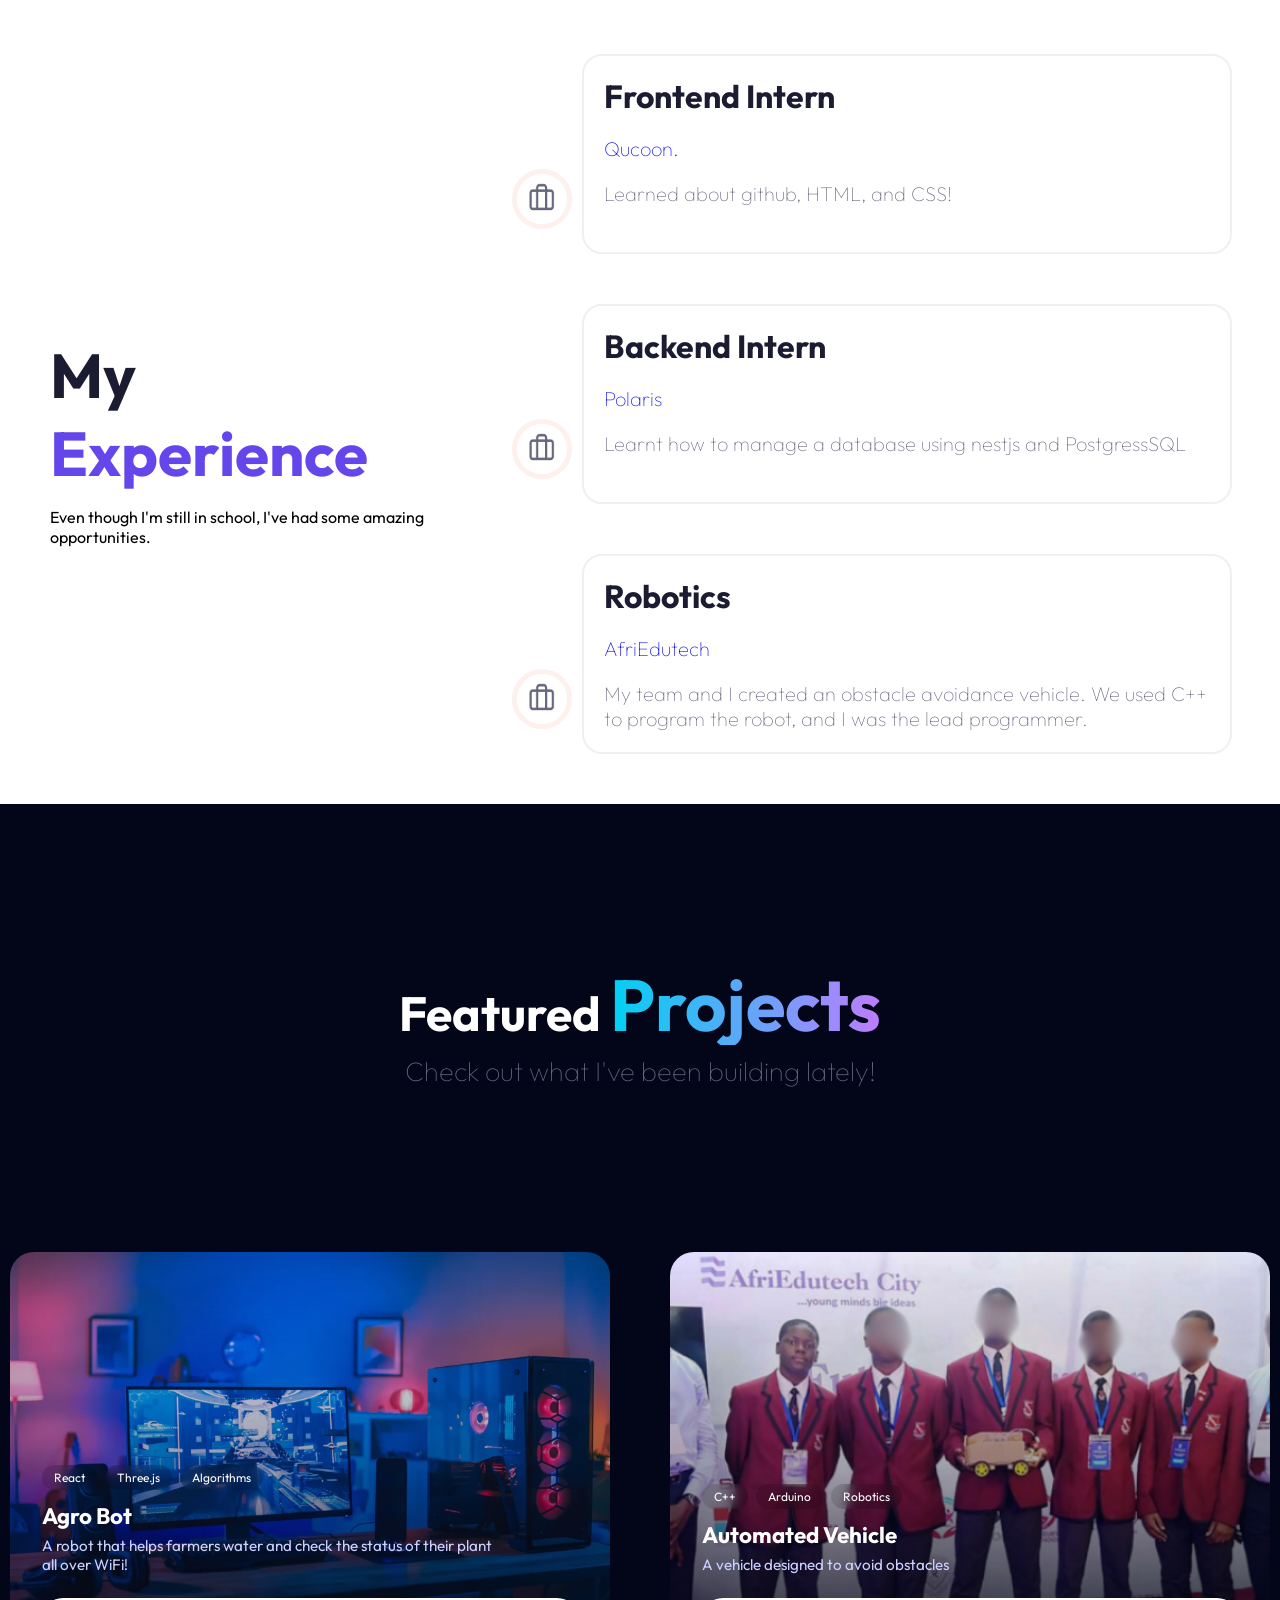
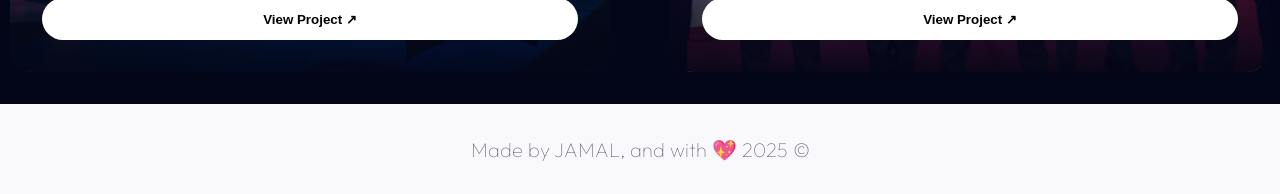
==== commit 77751472: "UPD" ====
--- a/index.html
+++ b/index.html
@@ -13,18 +13,16 @@
     />
     <link rel="icon" href="favicon.png" type="image/x-icon" />
   </head>
-
   <body>
-    <nav class="nav_bar">
-      <a href="#about"><p class="skill-text">About</p></a>
-      <a href="#experience"><p class="skill-text">Experience</p></a>
-      <a href="#projects"><p class="skill-text">Projects</p></a>
-      <a href="#contact">
-        <button class="nav-button">Contact Me</button>
-      </a>
-    </nav>
-
     <main class="container">
+      <nav class="nav_bar">
+        <a href="#about"><p class="skill-text">About</p></a>
+        <a href="#experience"><p class="skill-text">Experience</p></a>
+        <a href="#projects"><p class="skill-text">Projects</p></a>
+        <a href="#contact">
+          <button class="nav-button">Contact Me</button>
+        </a>
+      </nav>
       <section class="welcome" id="about">
         <div class="welcome_content">
           <div class="left">
--- a/style.css
+++ b/style.css
@@ -8,7 +8,9 @@
   overflow-x: hidden;
   font-family: Outfit, system-ui, -apple-system, BlinkMacSystemFont, "Segoe UI",
     Roboto, Oxygen, Ubuntu, Cantarell, "Open Sans", "Helvetica Neue", sans-serif;
-  background-color: #f9f9fb; /* Fixed: was missing # */
+  background-color: #f9f9fb;
+  overflow-x: hidden !important;
+  overflow-y: auto !important;
 }
 
 /* Full Page Preloader */
@@ -471,6 +473,7 @@
   background-color: #f9f9fb;
   height: auto;
   align-items: center;
+  width: 100%;
 }
 
 .my_experiences {
@@ -848,6 +851,9 @@
 }
 
 @media (min-width: 50px) and (max-width: 850px) {
+  body {
+    overflow-x: hidden;
+  }
   .arrow {
     /* border: 10px solid rgb(75, 0, 56); */
     margin-top: 30px;
@@ -855,6 +861,11 @@
     width: 100px;
     margin-left: 320px;
   }
+  .row {
+    display: flex;
+    flex-direction: row;
+    gap: 0px;
+  }
   .no1 {
     width: 400px;
     height: 500px;
@@ -864,7 +875,8 @@
   .no2 {
     width: 400px;
     height: 500px;
-    background-image: url("comp.png");
+    background-image: url("hi.png");
+    object-fit: cover;
   }
   .nav_bar {
     display: flex;
@@ -875,6 +887,7 @@
     display: flex;
     flex-direction: column;
     justify-content: center;
+    width: 100%;
   }
   .welcome {
     display: flex;
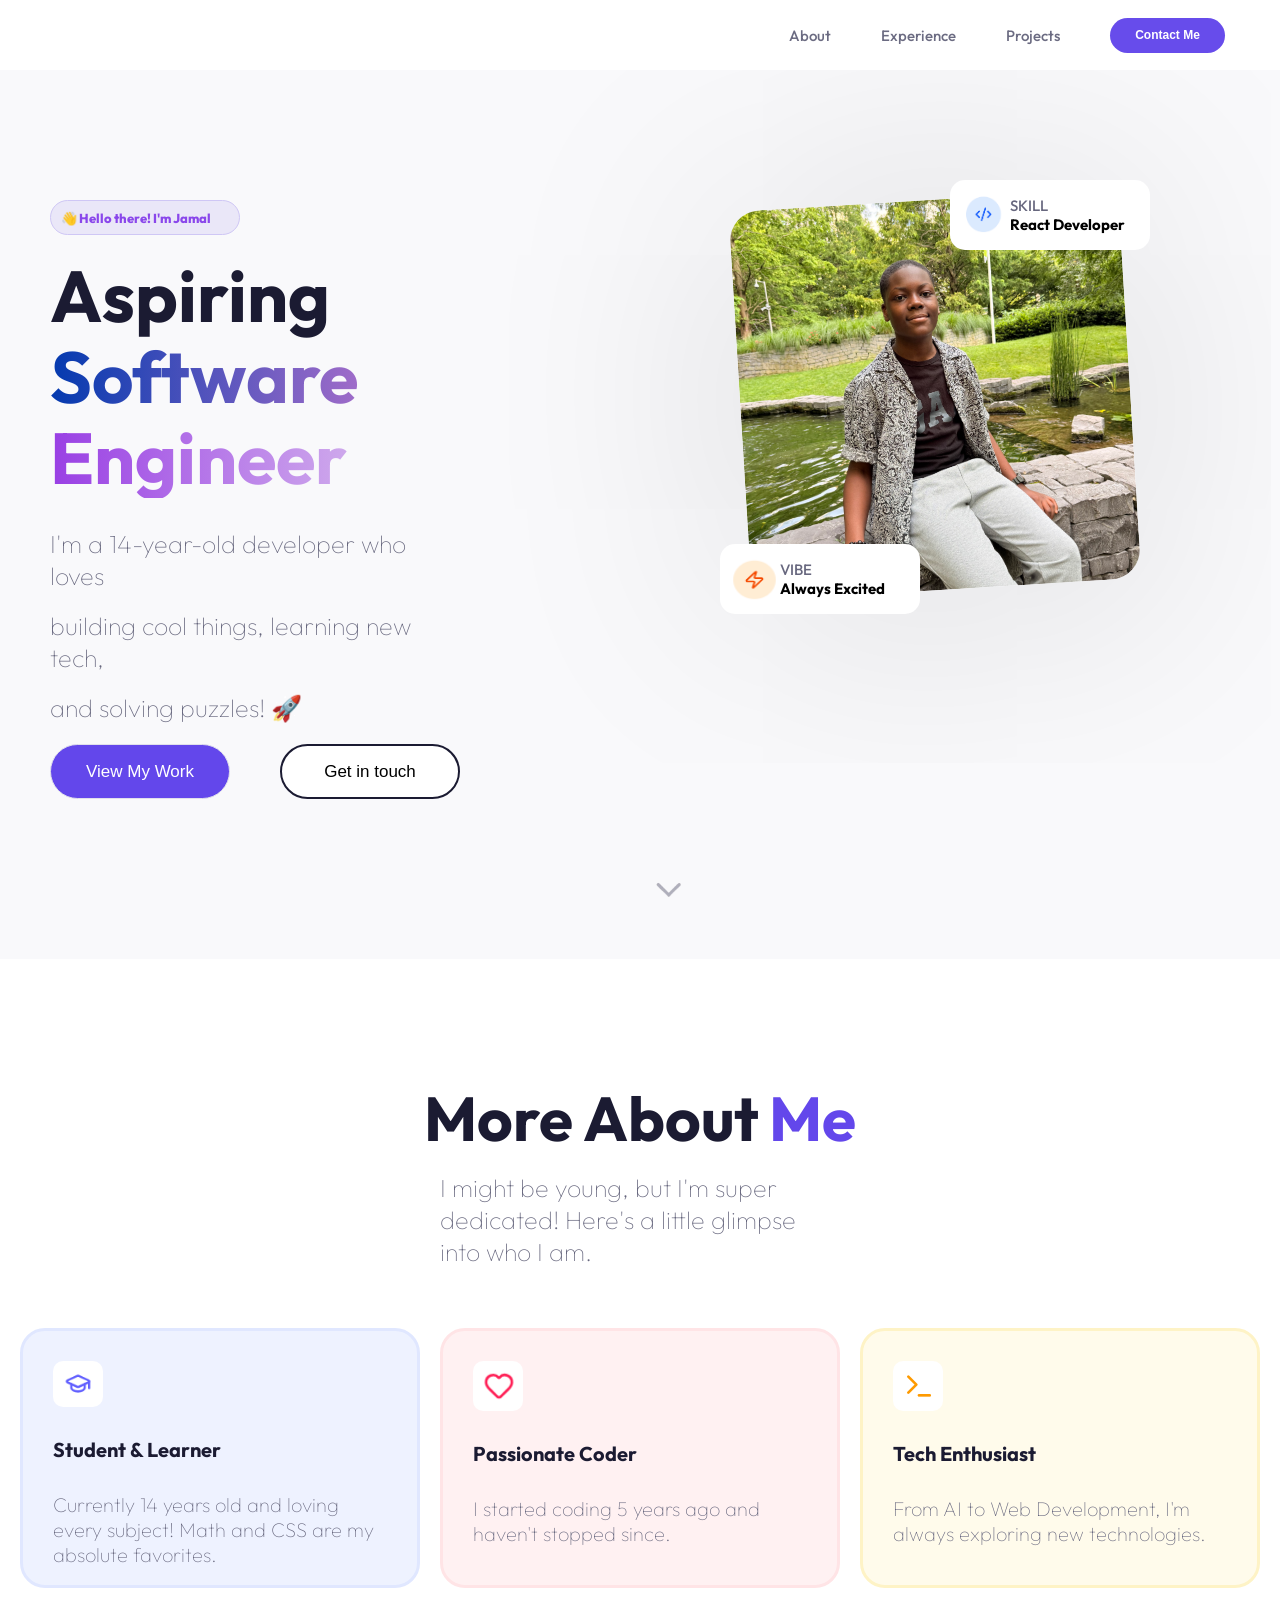
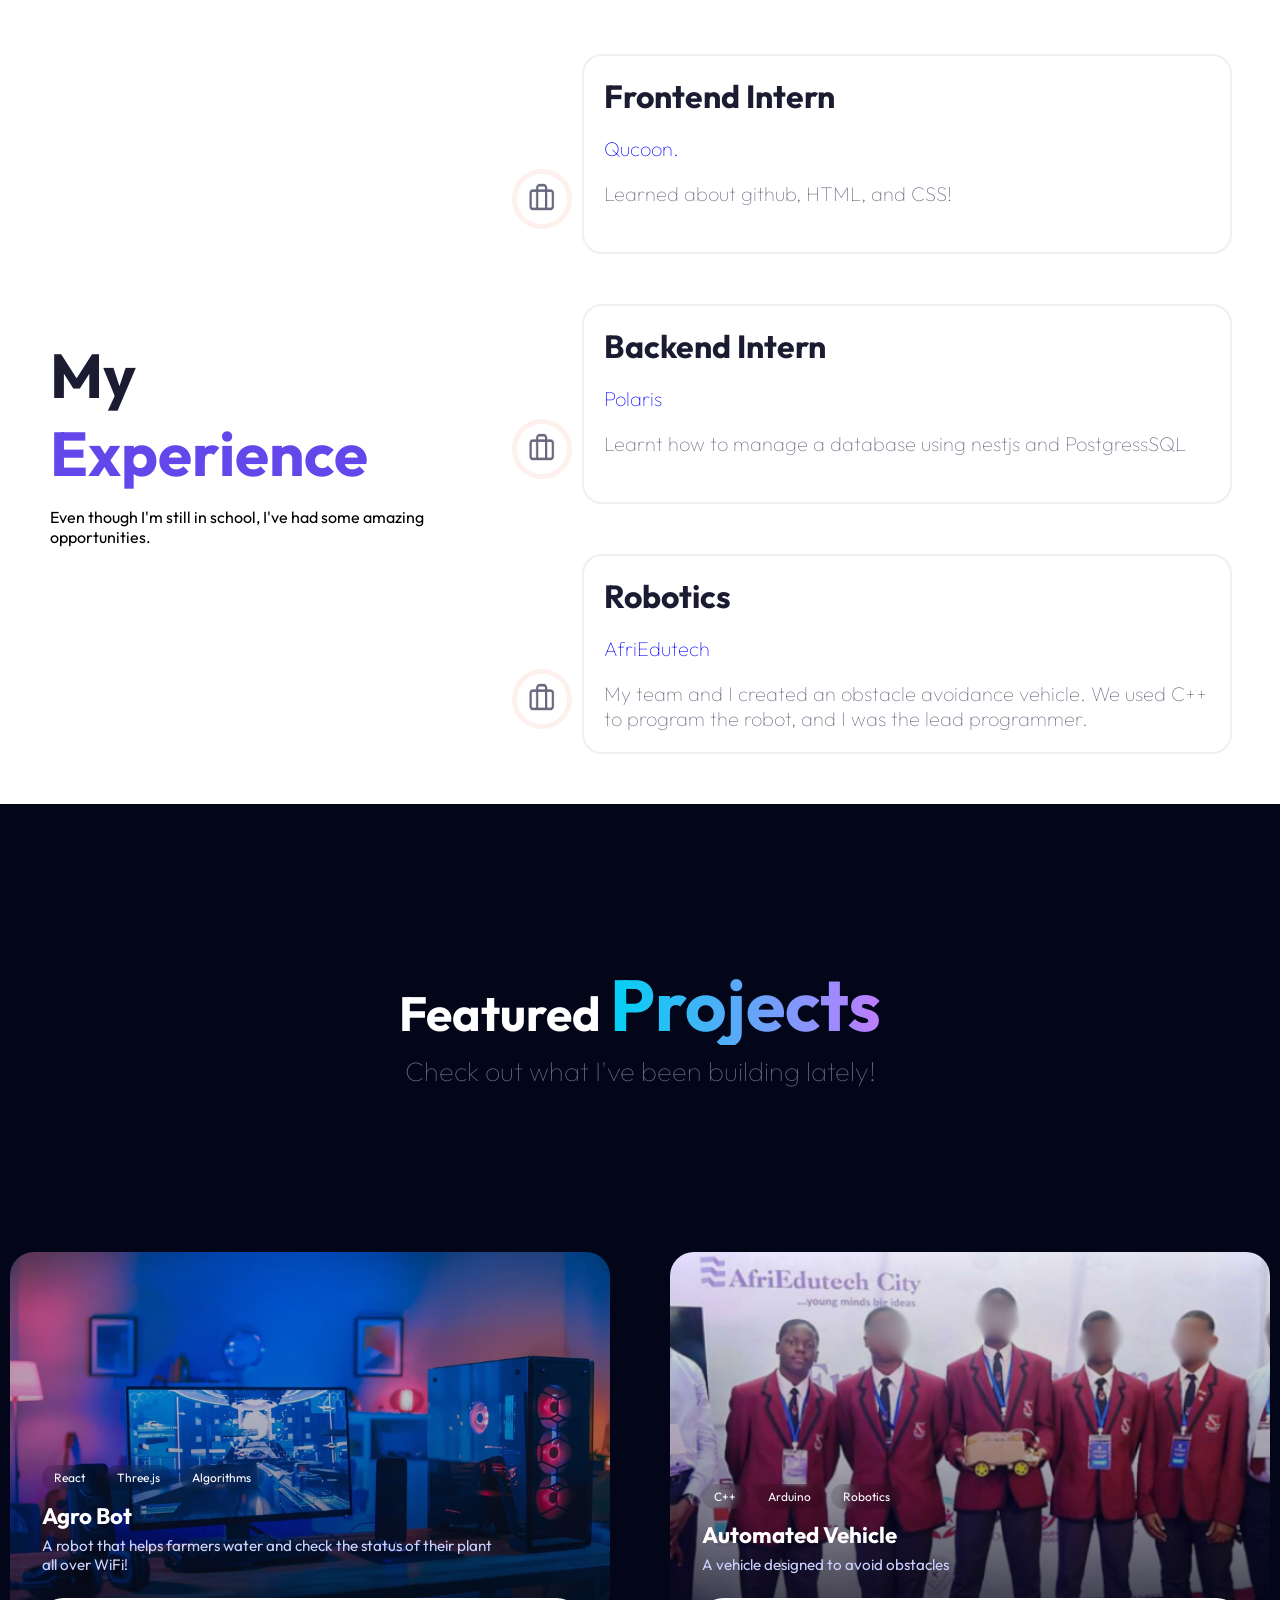
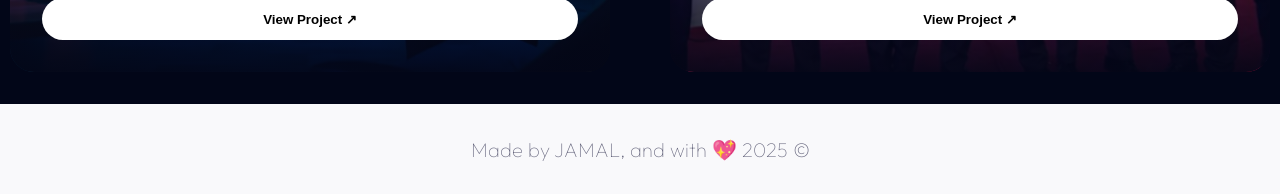
==== commit 8ba2f2a3: "UPD" ====
--- a/index.html
+++ b/index.html
@@ -14,15 +14,15 @@
     <link rel="icon" href="favicon.png" type="image/x-icon" />
   </head>
   <body>
+    <nav class="nav_bar">
+      <a href="#about"><p class="skill-text">About</p></a>
+      <a href="#experience"><p class="skill-text">Experience</p></a>
+      <a href="#projects"><p class="skill-text">Projects</p></a>
+      <a href="#contact">
+        <button class="nav-button">Contact Me</button>
+      </a>
+    </nav>
     <main class="container">
-      <nav class="nav_bar">
-        <a href="#about"><p class="skill-text">About</p></a>
-        <a href="#experience"><p class="skill-text">Experience</p></a>
-        <a href="#projects"><p class="skill-text">Projects</p></a>
-        <a href="#contact">
-          <button class="nav-button">Contact Me</button>
-        </a>
-      </nav>
       <section class="welcome" id="about">
         <div class="welcome_content">
           <div class="left">
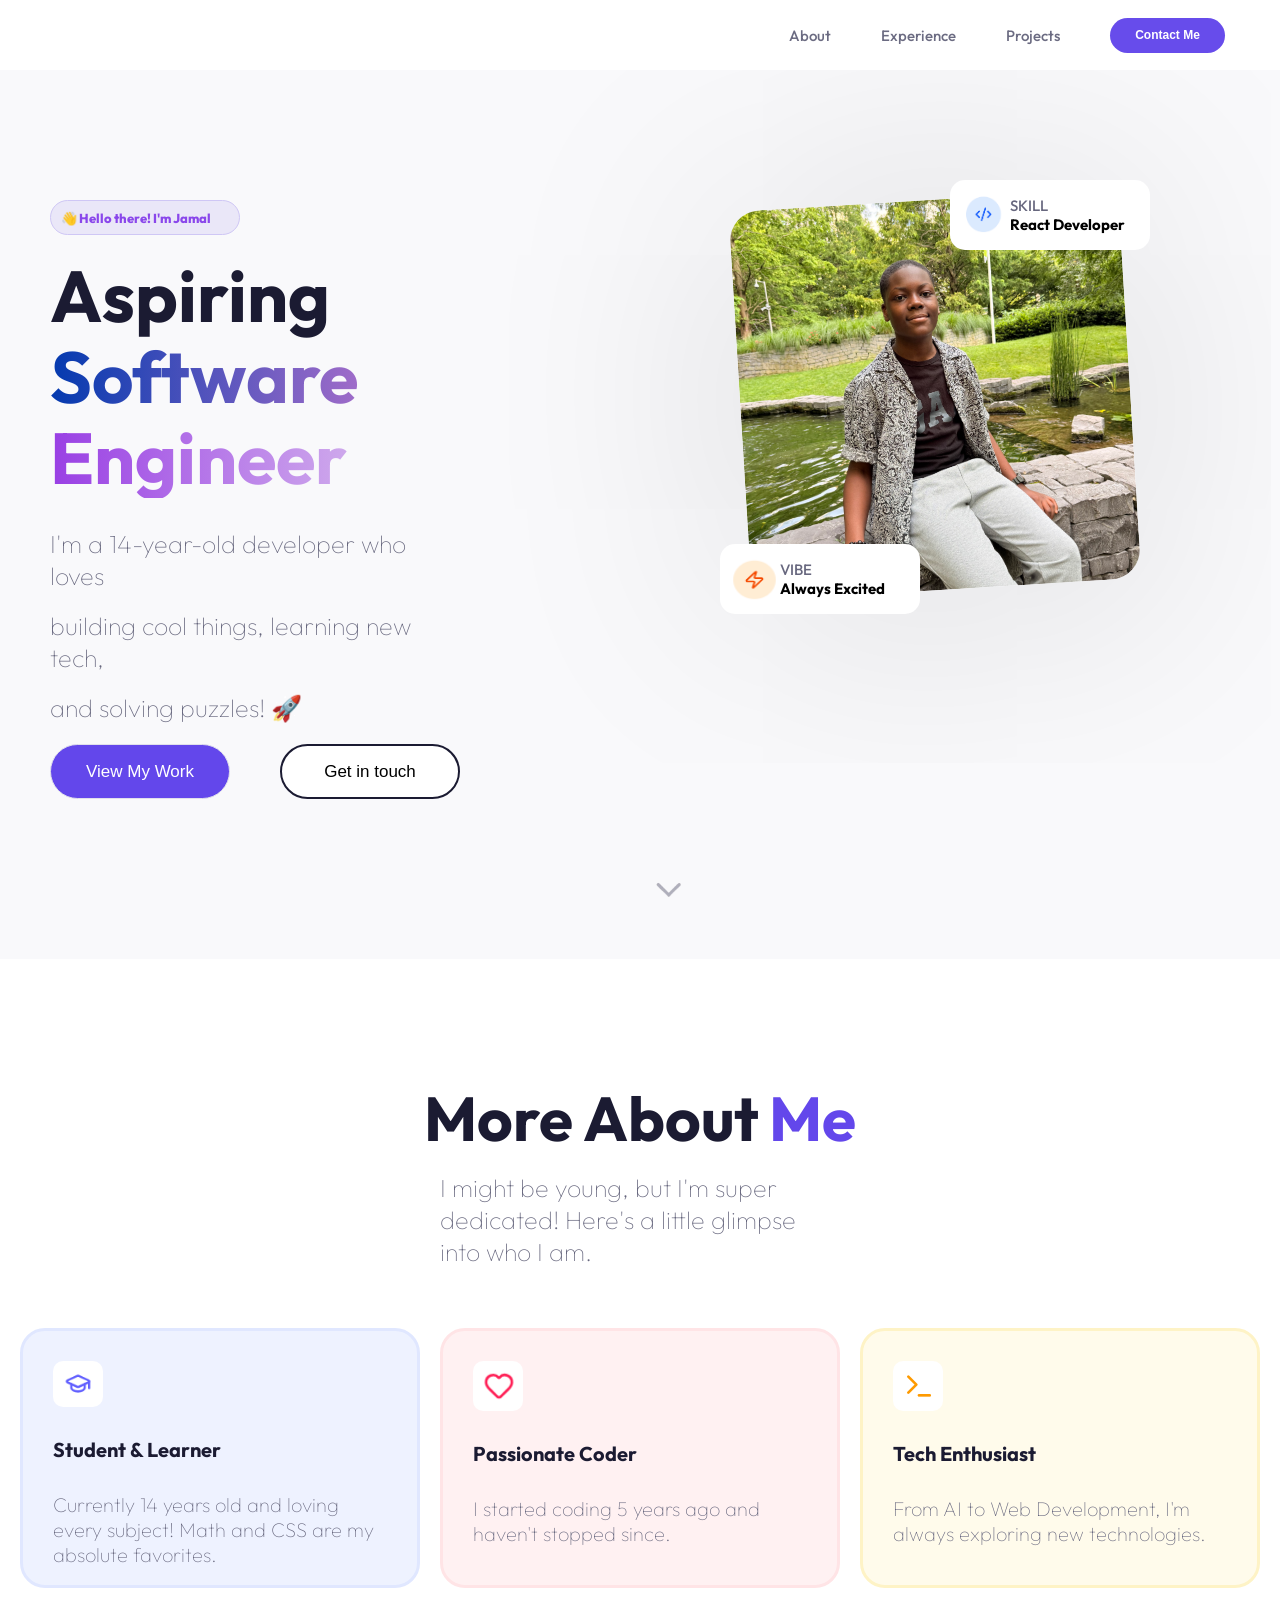
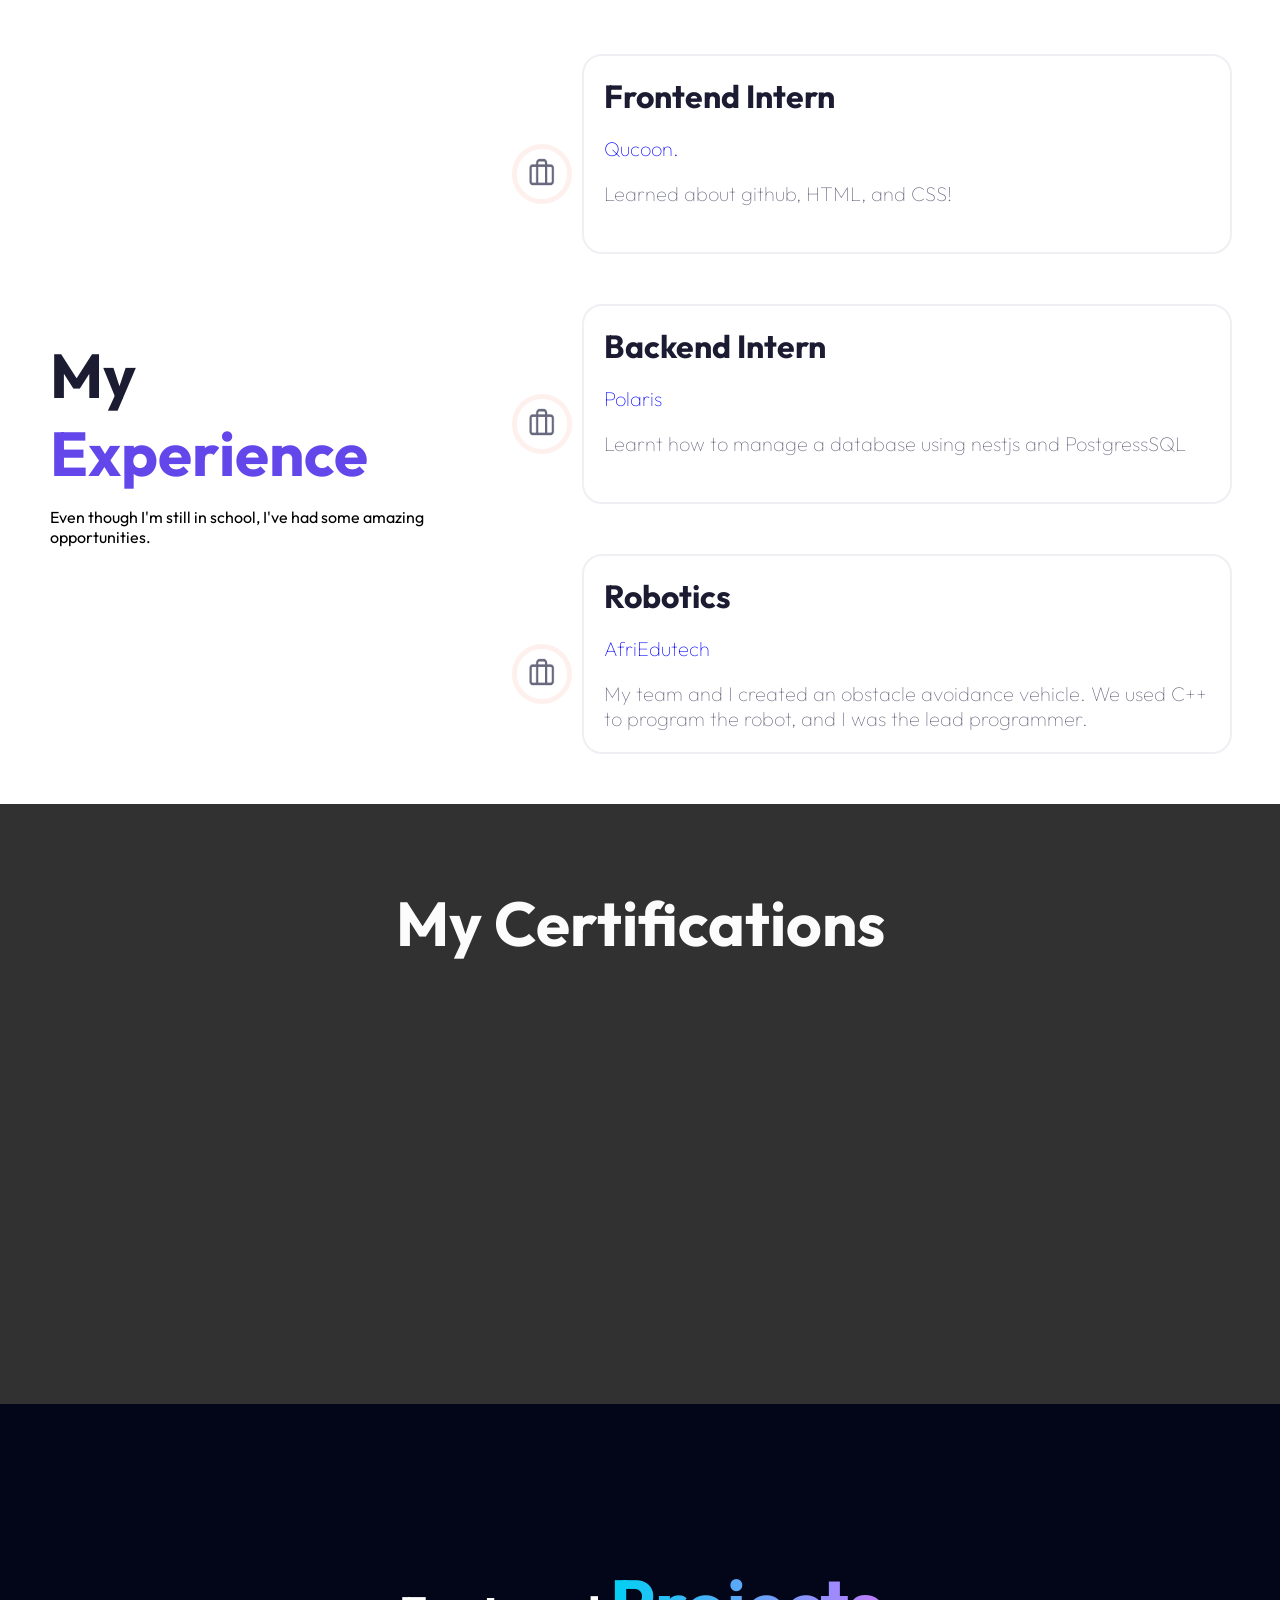
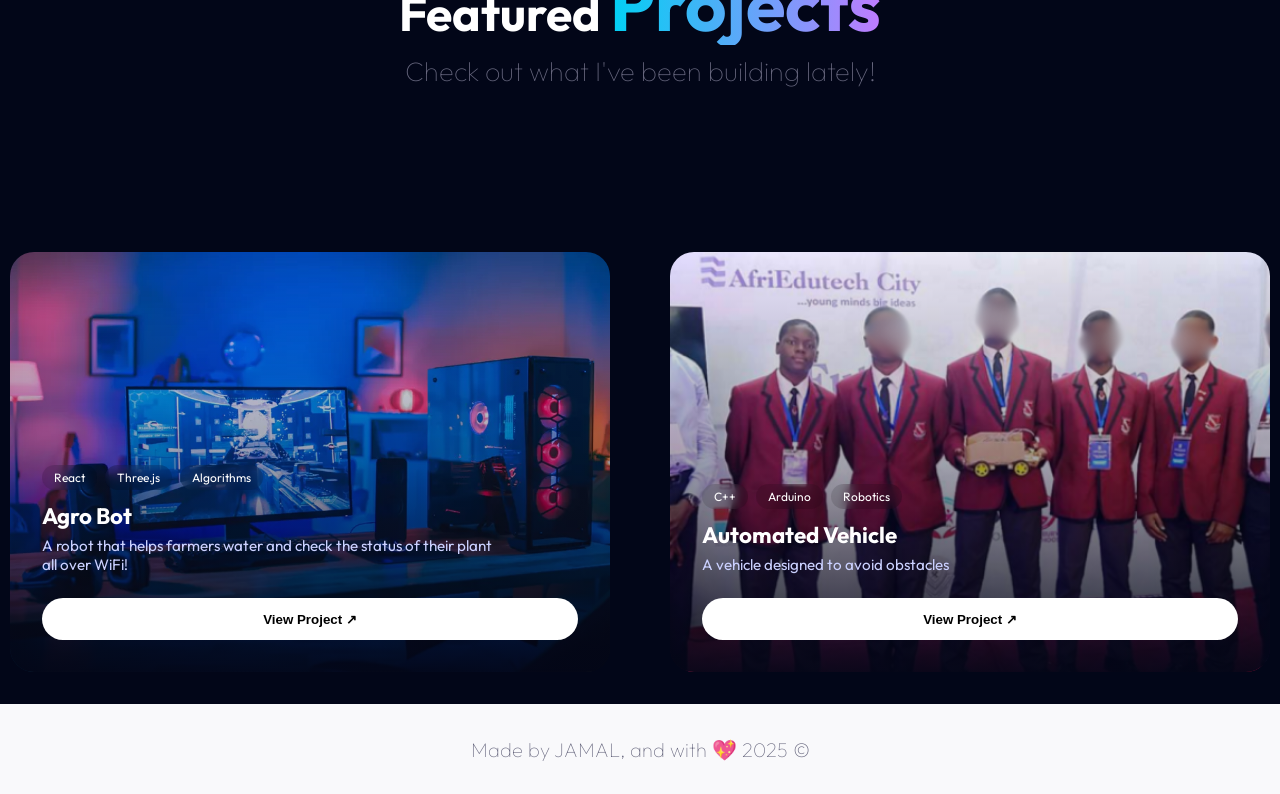
==== commit 4c9032a8: "UPD" ====
--- a/index.html
+++ b/index.html
@@ -170,11 +170,11 @@
         </div>
       </div>
     </section>
-    <!-- <section>
+    <section>
       <div class="certification">
         <h1 class="Certification_Title">My Certifications</h1>
       </div>
-    </section> -->
+    </section>
     <section class="featured_projects" id="projects">
       <div class="fhed">
         <h1 class="title2">Featured <span class="colored2">Projects</span></h1>
--- a/style.css
+++ b/style.css
@@ -431,7 +431,6 @@
   gap: 10px;
   flex-direction: row;
   /* border: 10px solid red; */
-  align-items: center;
   background-color: #ffffff;
   height: auto;
   margin-top: 40px;
@@ -841,7 +840,7 @@
   display: flex;
   flex-direction: column;
   align-items: center;
-  padding: 100px;
+  padding: 80px;
 }
 
 .Certification_Title {
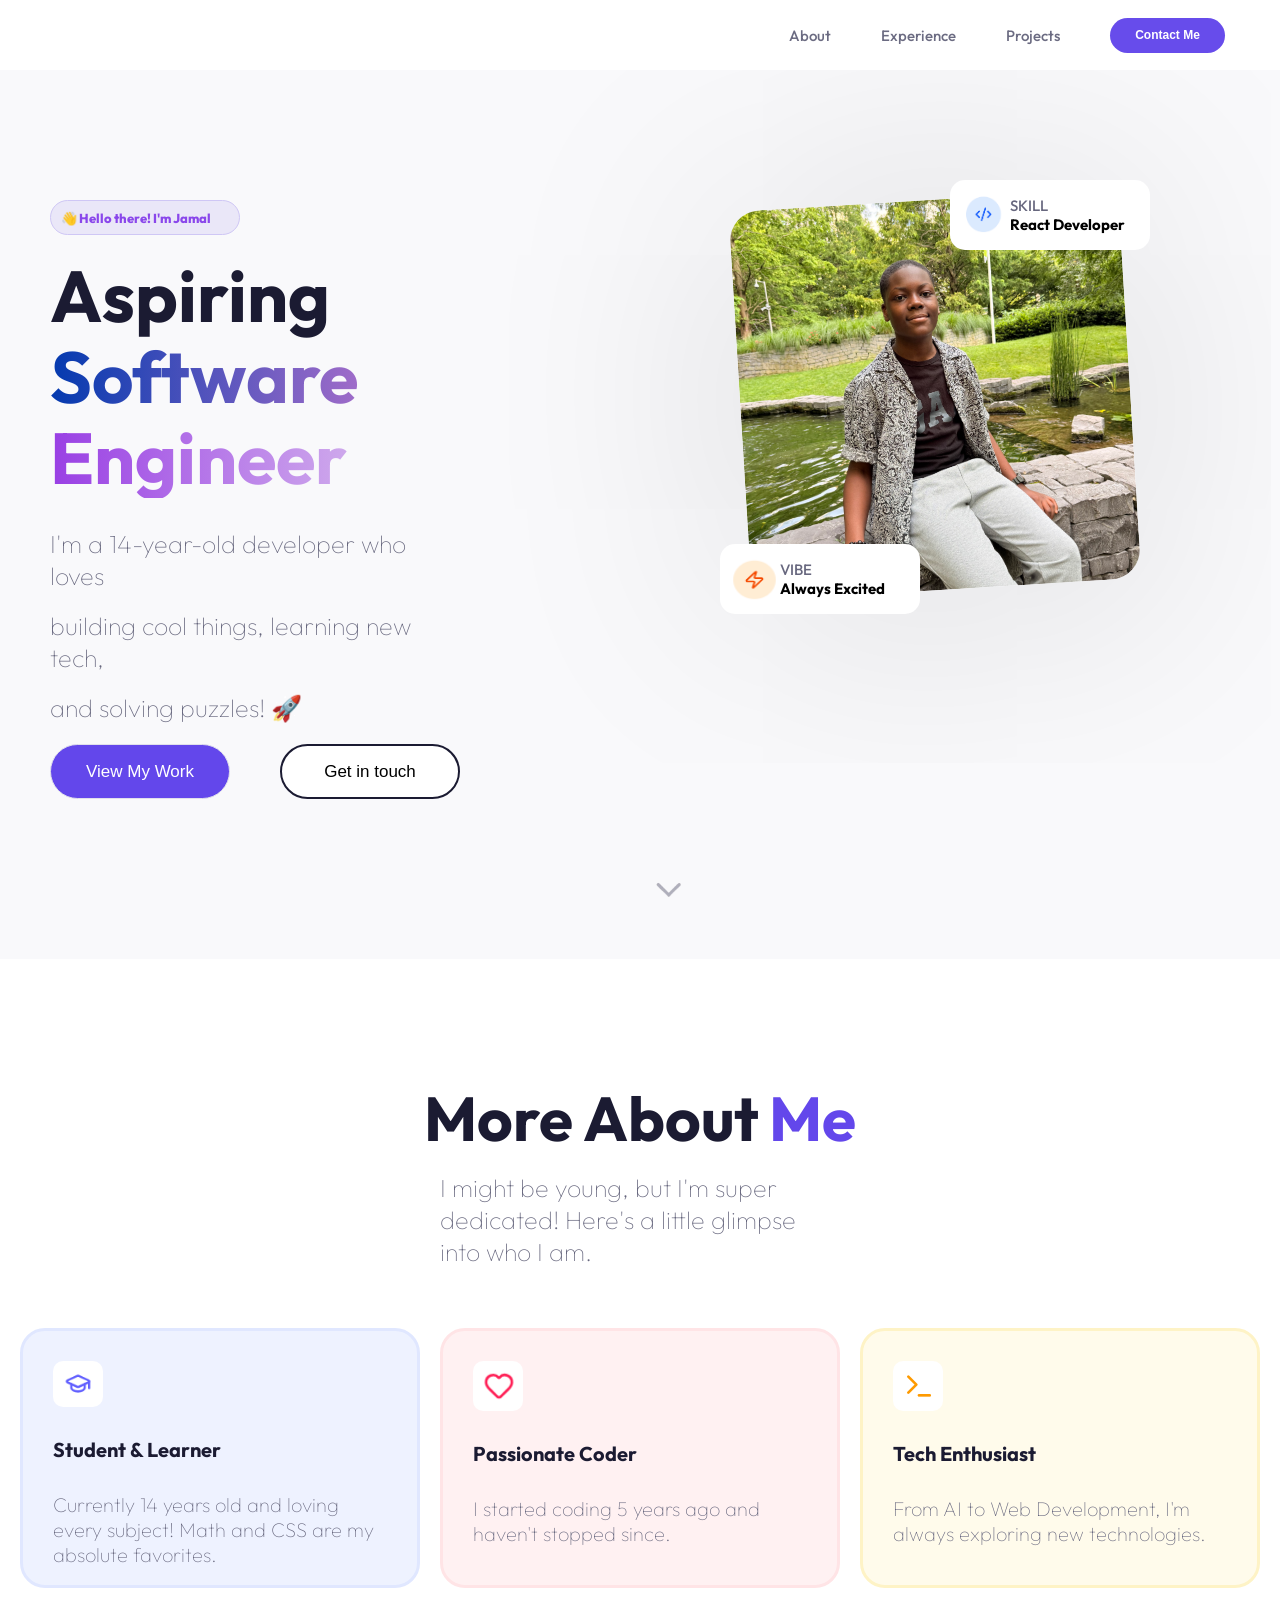
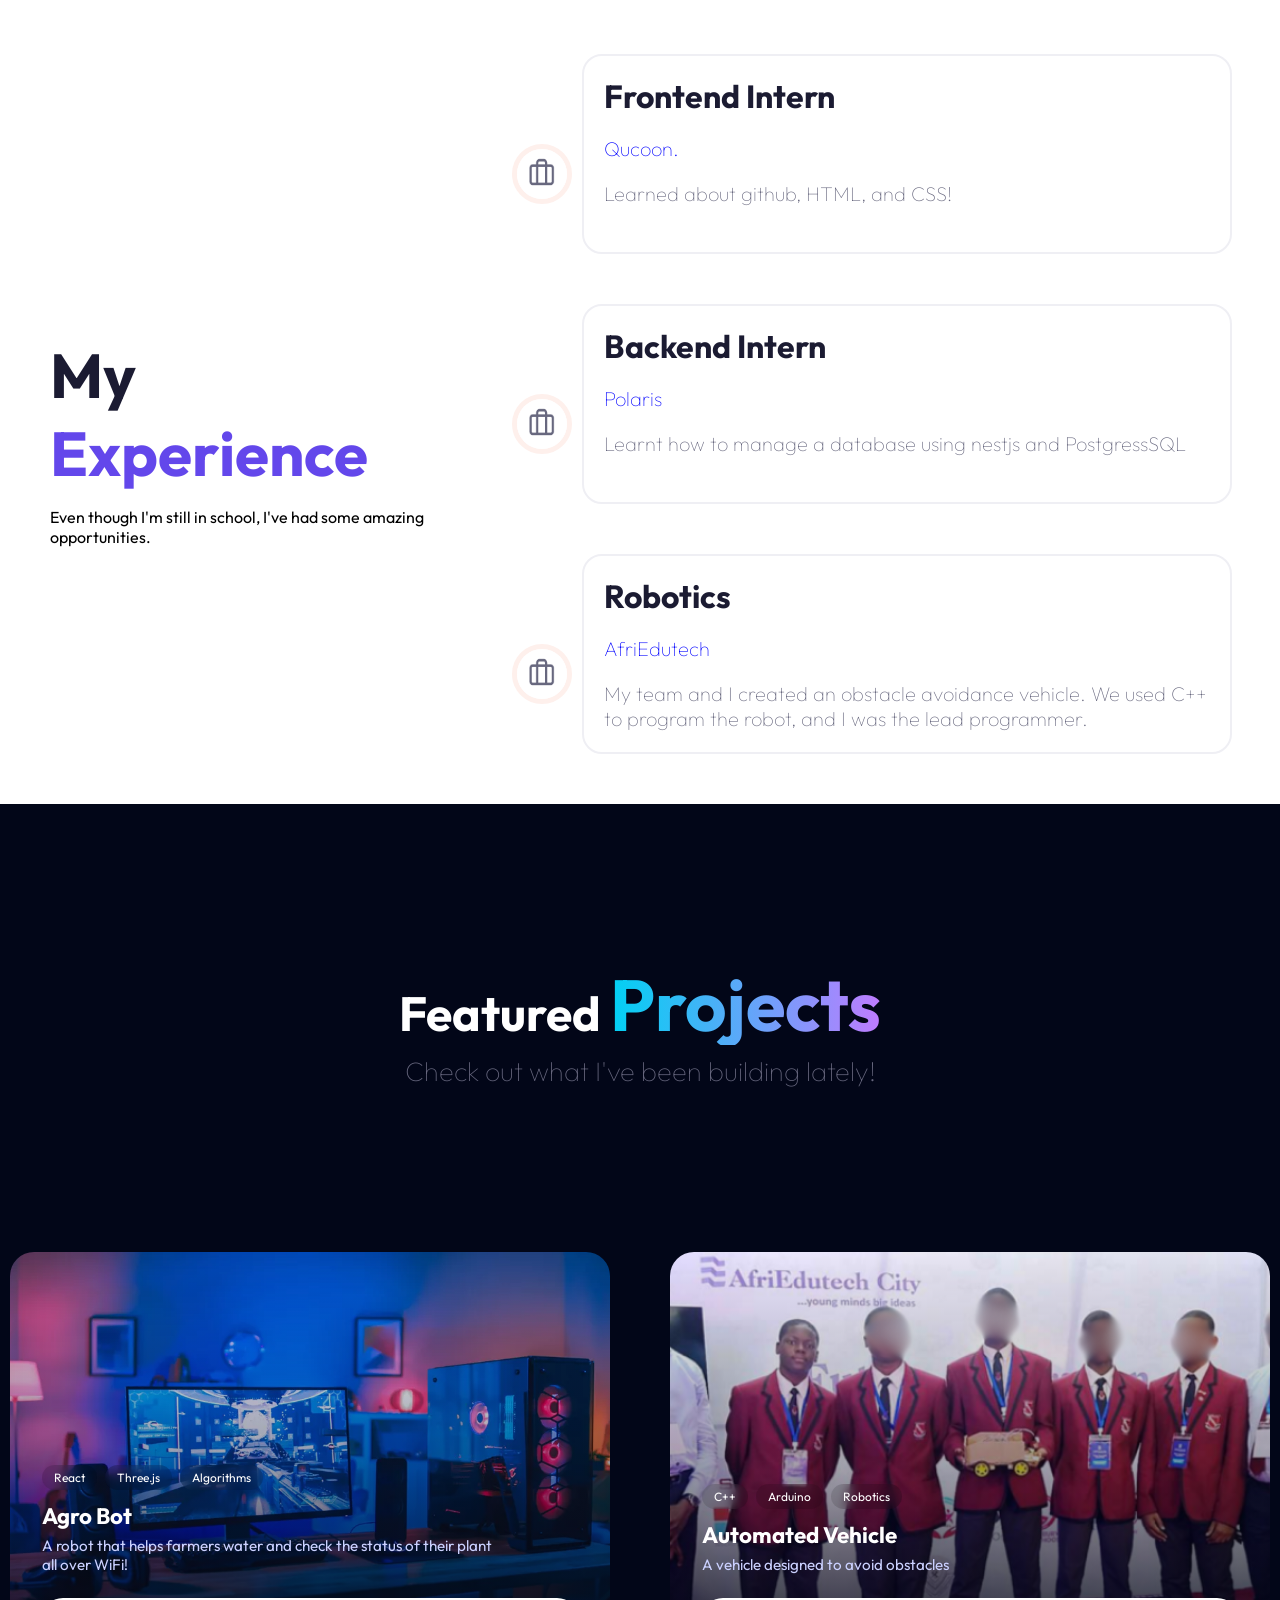
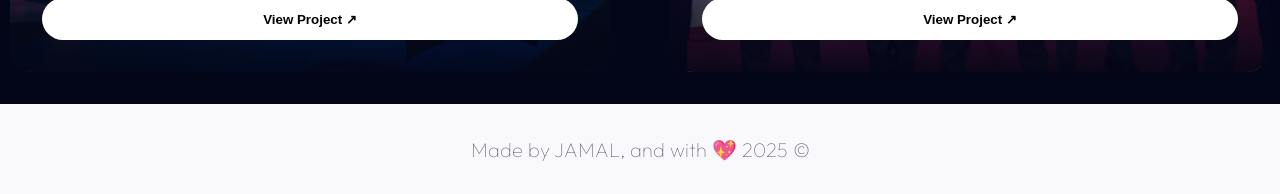
==== commit 92f23961: "UPD" ====
--- a/index.html
+++ b/index.html
@@ -170,11 +170,11 @@
         </div>
       </div>
     </section>
-    <section>
+    <!-- <section>
       <div class="certification">
         <h1 class="Certification_Title">My Certifications</h1>
       </div>
-    </section>
+    </section> -->
     <section class="featured_projects" id="projects">
       <div class="fhed">
         <h1 class="title2">Featured <span class="colored2">Projects</span></h1>
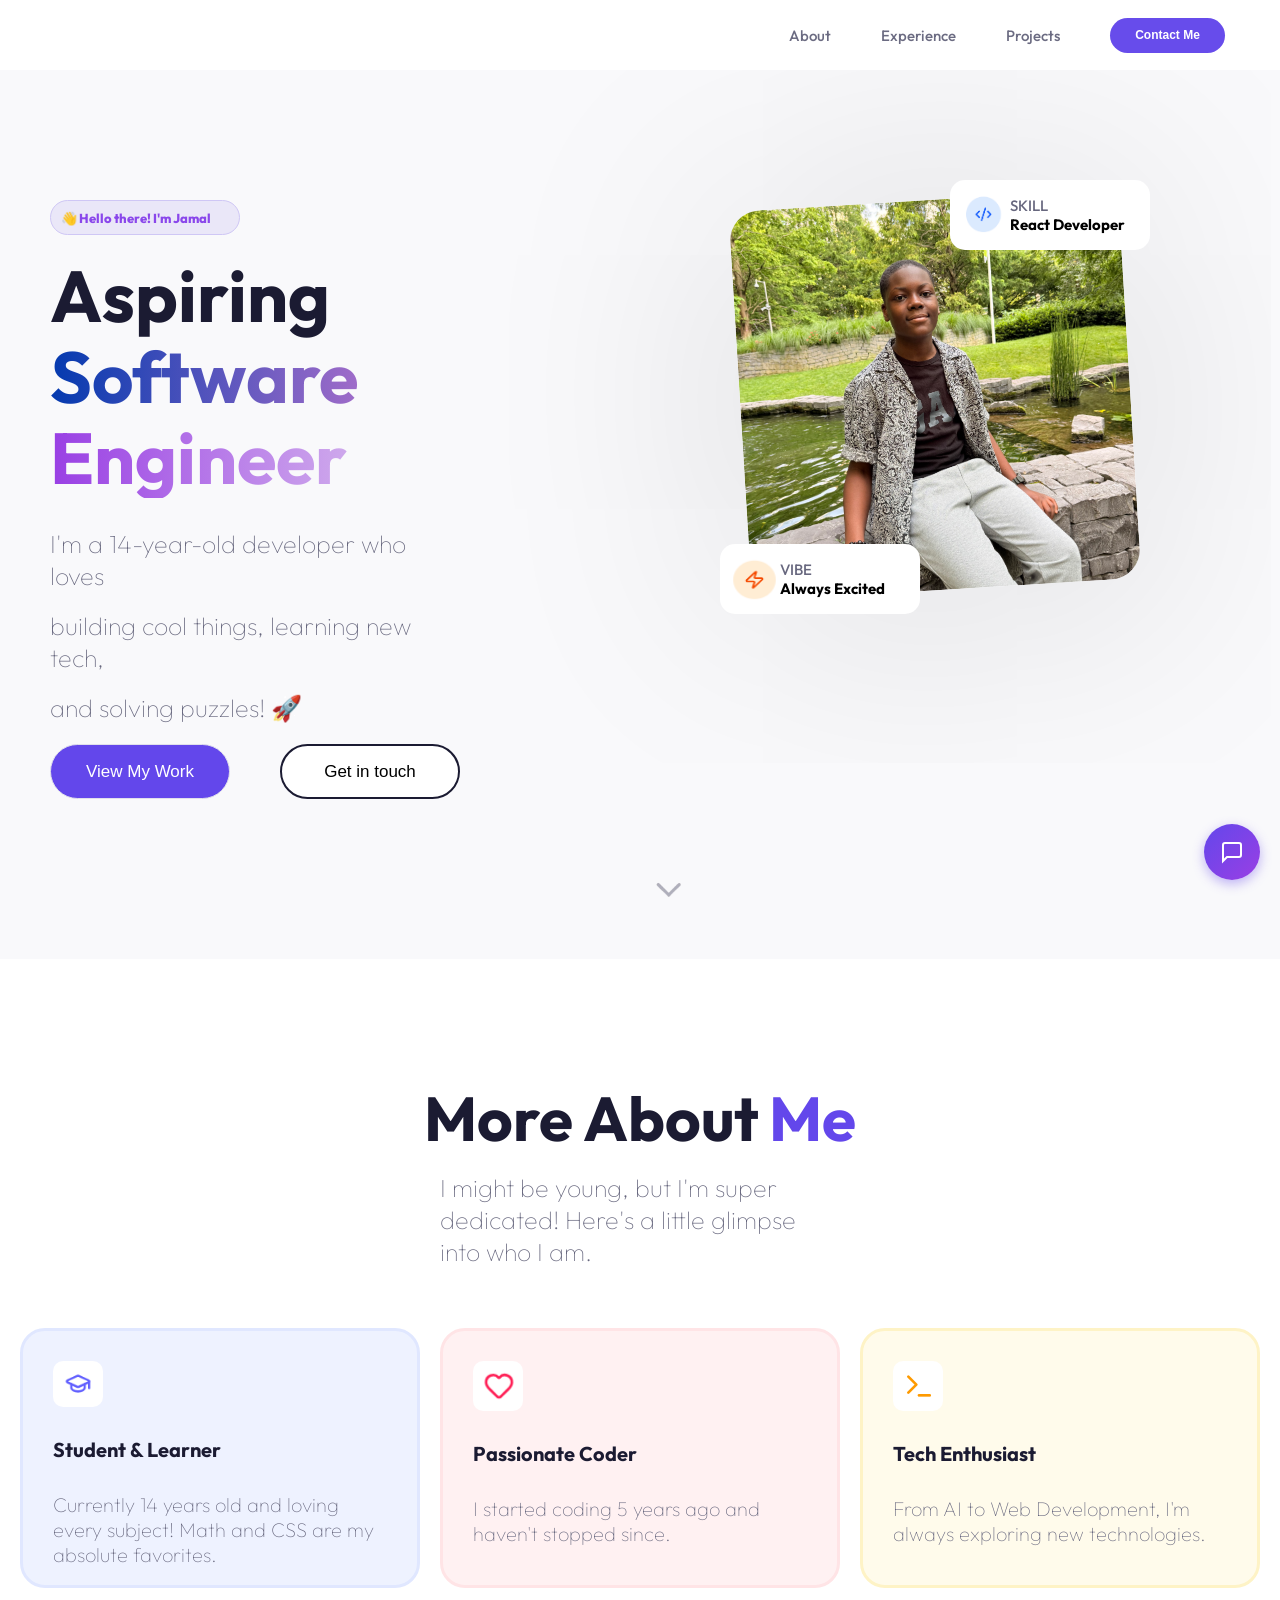
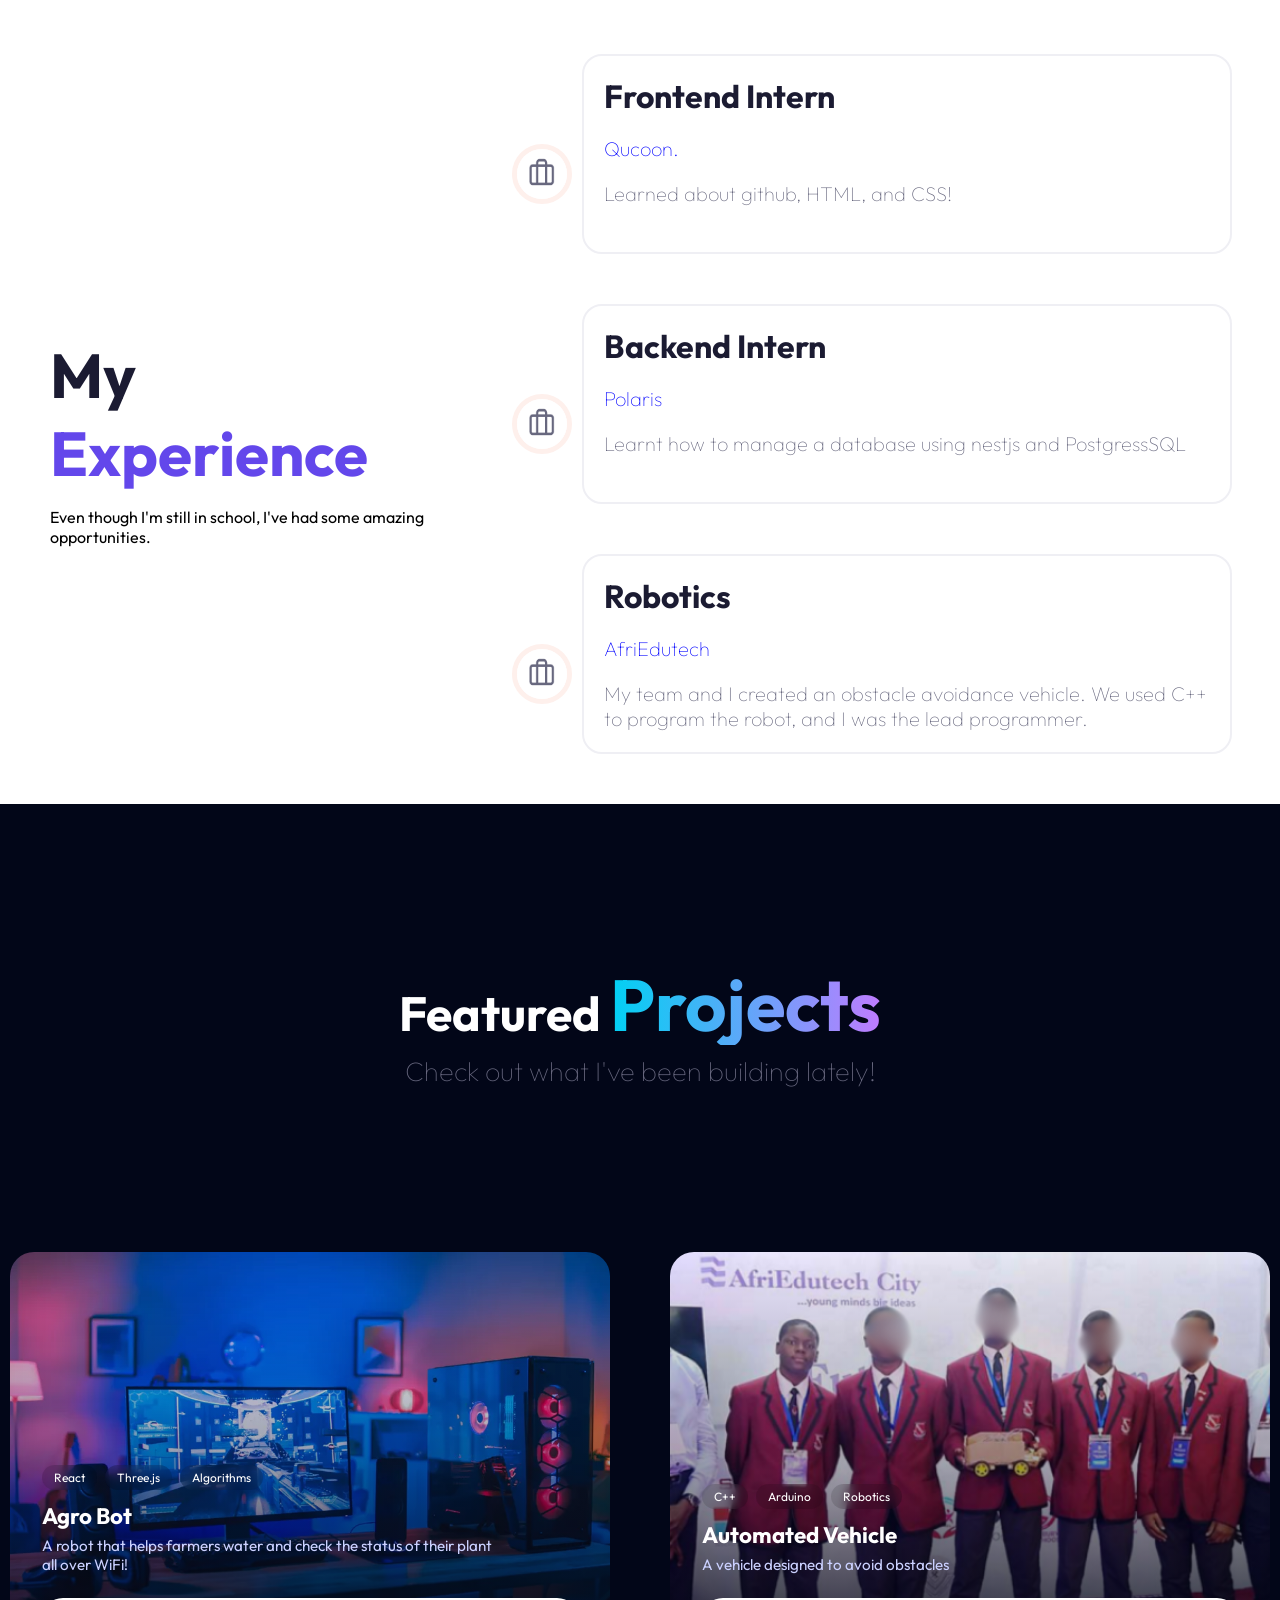
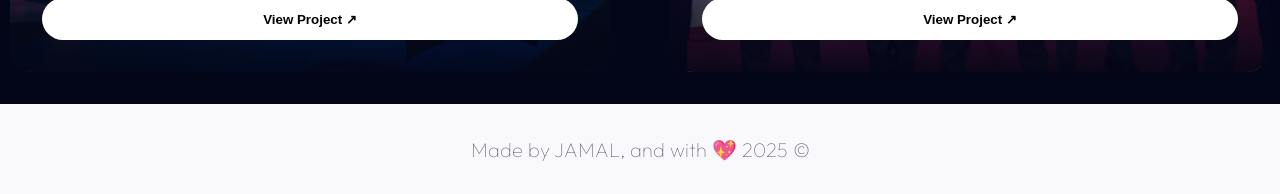
==== commit 97d7fa21: "Chat_bot UPD" ====
--- a/index.html
+++ b/index.html
@@ -1,4 +1,4 @@
-<!DOCTYPE html>
+<!doctype html>
 <html lang="en">
   <head>
     <meta charset="UTF-8" />
@@ -216,5 +216,60 @@
     <div class="footer" id="contact">
       <p class="p_content">Made by JAMAL, and with 💖 2025 ©️</p>
     </div>
+
+    <!-- Chatbot Widget -->
+    <div class="chatbot-widget">
+      <div class="chatbot-toggle" id="chatbotToggle">
+        <svg
+          width="24"
+          height="24"
+          viewBox="0 0 24 24"
+          fill="none"
+          stroke="currentColor"
+          stroke-width="2"
+        >
+          <path
+            d="M21 15a2 2 0 0 1-2 2H7l-4 4V5a2 2 0 0 1 2-2h14a2 2 0 0 1 2 2z"
+          ></path>
+        </svg>
+      </div>
+
+      <div class="chatbot-window" id="chatbotWindow">
+        <div class="chatbot-header">
+          <h3>Chat with me!</h3>
+          <button class="chatbot-close" id="chatbotClose">×</button>
+        </div>
+
+        <div class="chatbot-messages" id="chatbotMessages">
+          <div class="message bot-message">
+            <p>Hi! 👋 How can I help you today?</p>
+          </div>
+        </div>
+
+        <div class="chatbot-input-area">
+          <input
+            type="text"
+            id="chatbotInput"
+            class="chatbot-input"
+            placeholder="Type your message..."
+          />
+          <button class="chatbot-send" id="chatbotSend">
+            <svg
+              width="18"
+              height="18"
+              viewBox="0 0 24 24"
+              fill="none"
+              stroke="currentColor"
+              stroke-width="2"
+            >
+              <line x1="22" y1="2" x2="11" y2="13"></line>
+              <polygon points="22 2 15 22 11 13 2 9 22 2"></polygon>
+            </svg>
+          </button>
+        </div>
+      </div>
+    </div>
+
+    <script src="chatbot.js"></script>
   </body>
 </html>
--- a/style.css
+++ b/style.css
@@ -6,8 +6,19 @@
 
 body {
   overflow-x: hidden;
-  font-family: Outfit, system-ui, -apple-system, BlinkMacSystemFont, "Segoe UI",
-    Roboto, Oxygen, Ubuntu, Cantarell, "Open Sans", "Helvetica Neue", sans-serif;
+  font-family:
+    Outfit,
+    system-ui,
+    -apple-system,
+    BlinkMacSystemFont,
+    "Segoe UI",
+    Roboto,
+    Oxygen,
+    Ubuntu,
+    Cantarell,
+    "Open Sans",
+    "Helvetica Neue",
+    sans-serif;
   background-color: #f9f9fb;
   overflow-x: hidden !important;
   overflow-y: auto !important;
@@ -26,7 +37,9 @@
   justify-content: center;
   align-items: center;
   z-index: 9999;
-  transition: opacity 0.8s ease, visibility 0.8s ease;
+  transition:
+    opacity 0.8s ease,
+    visibility 0.8s ease;
 }
 
 #preloader.fade-out {
@@ -818,7 +831,9 @@
   color: #000000;
   font-weight: 600;
   cursor: pointer;
-  transition: transform 0.2s ease, box-shadow 0.2s ease;
+  transition:
+    transform 0.2s ease,
+    box-shadow 0.2s ease;
 }
 
 .project_btn:hover {
@@ -997,3 +1012,283 @@
 .footer {
   scroll-margin-top: 90px;
 }
+
+/* ===== CHATBOT WIDGET STYLES ===== */
+.chatbot-widget {
+  position: fixed;
+  bottom: 20px;
+  right: 20px;
+  z-index: 999;
+  font-family: Outfit, system-ui;
+}
+
+.chatbot-toggle {
+  width: 56px;
+  height: 56px;
+  border-radius: 50%;
+  background: linear-gradient(135deg, #6347eb, #993fe4);
+  color: white;
+  border: none;
+  cursor: pointer;
+  display: flex;
+  align-items: center;
+  justify-content: center;
+  box-shadow: 0 4px 12px rgba(99, 71, 235, 0.4);
+  transition: all 0.3s ease;
+  padding: 0;
+}
+
+.chatbot-toggle:hover {
+  transform: scale(1.1);
+  box-shadow: 0 6px 16px rgba(99, 71, 235, 0.6);
+}
+
+.chatbot-toggle.active {
+  display: none;
+}
+
+.chatbot-window {
+  position: fixed;
+  bottom: 100px;
+  right: 20px;
+  width: 380px;
+  height: 500px;
+  background: white;
+  border-radius: 16px;
+  box-shadow: 0 5px 40px rgba(0, 0, 0, 0.15);
+  display: none;
+  flex-direction: column;
+  opacity: 0;
+  transform: scale(0.95) translateY(10px);
+  transition: all 0.3s ease;
+}
+
+.chatbot-window.active {
+  display: flex;
+  opacity: 1;
+  transform: scale(1) translateY(0);
+}
+
+.chatbot-header {
+  background: linear-gradient(135deg, #6347eb, #993fe4);
+  color: white;
+  padding: 16px;
+  border-radius: 16px 16px 0 0;
+  display: flex;
+  justify-content: space-between;
+  align-items: center;
+  flex-shrink: 0;
+}
+
+.chatbot-header h3 {
+  margin: 0;
+  font-size: 16px;
+  font-weight: 600;
+}
+
+.chatbot-close {
+  background: none;
+  border: none;
+  color: white;
+  font-size: 28px;
+  cursor: pointer;
+  padding: 0;
+  width: 32px;
+  height: 32px;
+  display: flex;
+  align-items: center;
+  justify-content: center;
+  transition: transform 0.2s ease;
+}
+
+.chatbot-close:hover {
+  transform: rotate(90deg);
+}
+
+.chatbot-messages {
+  flex: 1;
+  padding: 16px;
+  overflow-y: auto;
+  background: #f9f9fb;
+  display: flex;
+  flex-direction: column;
+  gap: 12px;
+}
+
+.message {
+  display: flex;
+  margin-bottom: 0;
+  animation: messageSlide 0.3s ease;
+}
+
+@keyframes messageSlide {
+  from {
+    opacity: 0;
+    transform: translateY(10px);
+  }
+  to {
+    opacity: 1;
+    transform: translateY(0);
+  }
+}
+
+.bot-message {
+  justify-content: flex-start;
+}
+
+.bot-message p {
+  background: #555050;
+  padding: 10px 14px;
+  border-radius: 12px;
+  border-left: 3px solid #555050;
+  max-width: 80%;
+  margin: 0;
+  font-size: 14px;
+  color: #ffffff;
+  word-wrap: break-word;
+}
+
+.bot-message.loading p {
+  padding: 12px 14px;
+  display: flex;
+  gap: 4px;
+  border: none;
+}
+
+.bot-message.loading span {
+  width: 8px;
+  height: 8px;
+  border-radius: 50%;
+  background: #6347eb;
+  animation: bounce 1.4s infinite;
+}
+
+.bot-message.loading span:nth-child(2) {
+  animation-delay: 0.2s;
+}
+
+.bot-message.loading span:nth-child(3) {
+  animation-delay: 0.4s;
+}
+
+@keyframes bounce {
+  0%,
+  80%,
+  100% {
+    transform: translateY(0);
+  }
+  40% {
+    transform: translateY(-10px);
+  }
+}
+
+.user-message {
+  justify-content: flex-end;
+}
+
+.user-message p {
+  background: linear-gradient(135deg, #6347eb, #993fe4);
+  color: white;
+  padding: 10px 14px;
+  border-radius: 12px;
+  max-width: 80%;
+  margin: 0;
+  font-size: 14px;
+  word-wrap: break-word;
+}
+
+.chatbot-input-area {
+  display: flex;
+  gap: 8px;
+  padding: 12px;
+  border-top: 1px solid #e0e0e0;
+  background: white;
+  border-radius: 0 0 16px 16px;
+  flex-shrink: 0;
+}
+
+.chatbot-input {
+  flex: 1;
+  border: 1px solid #e0e0e0;
+  border-radius: 20px;
+  padding: 10px 14px;
+  font-size: 14px;
+  outline: none;
+  transition: border-color 0.2s ease;
+  font-family: Outfit, system-ui;
+}
+
+.chatbot-input:focus {
+  border-color: #6347eb;
+}
+
+.chatbot-send {
+  width: 36px;
+  height: 36px;
+  border-radius: 50%;
+  background: linear-gradient(135deg, #6347eb, #993fe4);
+  color: white;
+  border: none;
+  cursor: pointer;
+  display: flex;
+  align-items: center;
+  justify-content: center;
+  transition: all 0.2s ease;
+  padding: 0;
+  flex-shrink: 0;
+}
+
+.chatbot-send:hover {
+  transform: scale(1.05);
+}
+
+.chatbot-send:active {
+  transform: scale(0.95);
+}
+
+/* Scrollbar styling */
+.chatbot-messages::-webkit-scrollbar {
+  width: 6px;
+}
+
+.chatbot-messages::-webkit-scrollbar-track {
+  background: #f1f1f1;
+  border-radius: 10px;
+}
+
+.chatbot-messages::-webkit-scrollbar-thumb {
+  background: #6347eb;
+  border-radius: 10px;
+}
+
+.chatbot-messages::-webkit-scrollbar-thumb:hover {
+  background: #4d2f9a;
+}
+
+/* Mobile responsiveness for chatbot */
+@media (max-width: 768px) {
+  .chatbot-widget {
+    bottom: 16px;
+    right: 16px;
+  }
+
+  .chatbot-window {
+    width: calc(100vw - 32px);
+    height: 450px;
+    right: 16px;
+    bottom: 90px;
+  }
+
+  .chatbot-toggle {
+    width: 50px;
+    height: 50px;
+  }
+}
+
+@media (max-width: 480px) {
+  .chatbot-window {
+    width: calc(100vw - 32px);
+    height: 400px;
+    max-width: none;
+  }
+}
